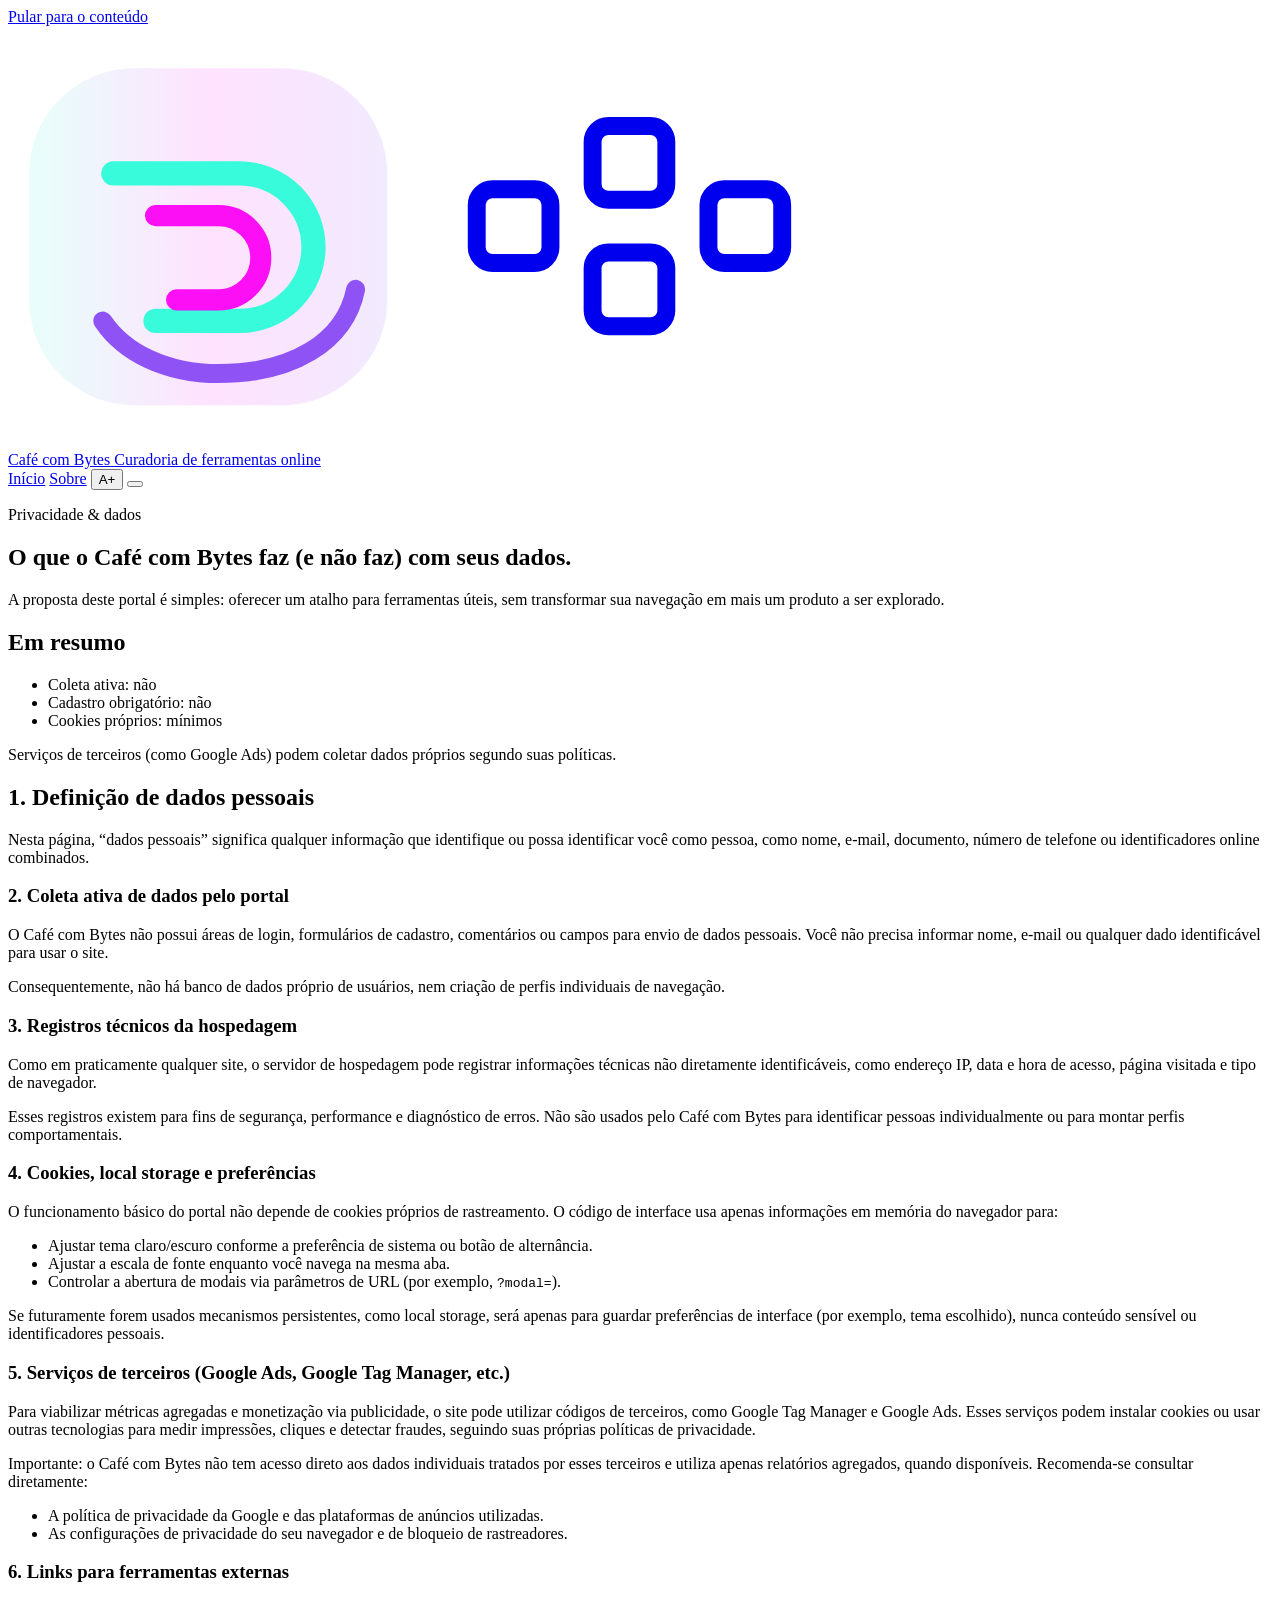
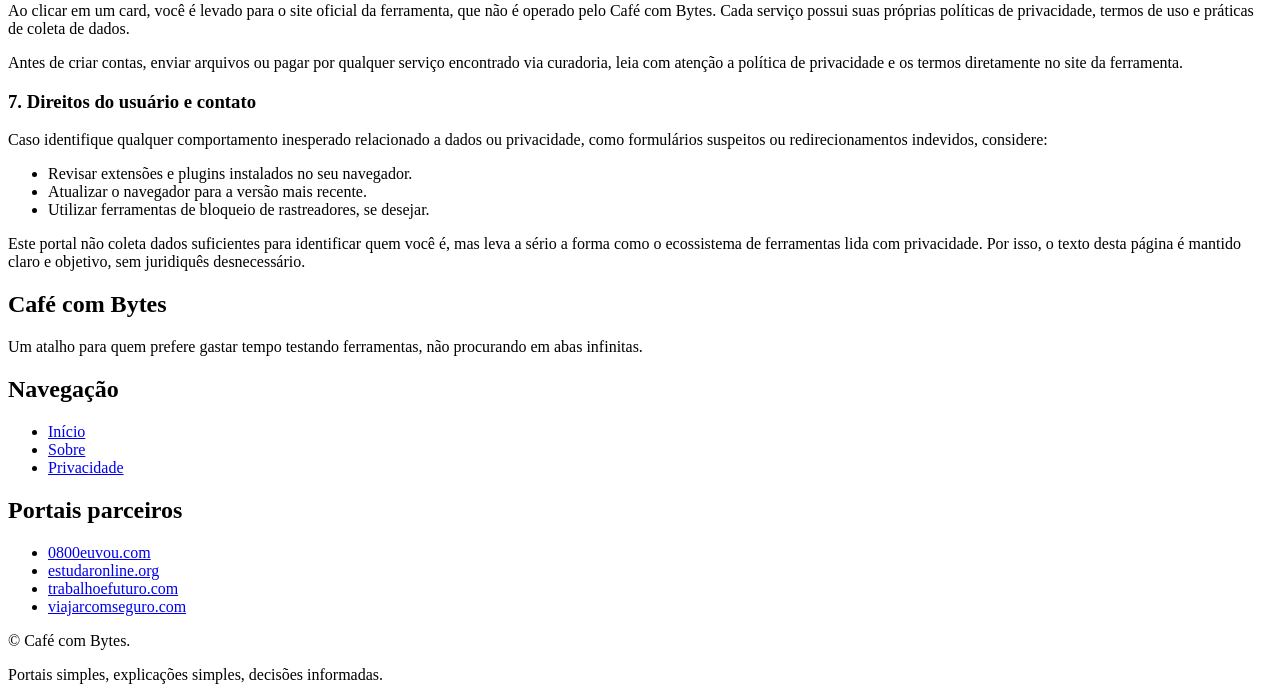
==== privacidade.html @ a038b963 "Create privacidade.html" ====
<!DOCTYPE html>
<html lang="pt-BR" data-theme="dark">
<head>
  <meta charset="UTF-8">
  <meta name="viewport" content="width=device-width, initial-scale=1">
  <title>Privacidade • Café com Bytes</title>
  <meta name="description" content="Política de privacidade do Café com Bytes. Entenda o que coletamos (e o que não coletamos), e como serviços de terceiros podem tratar dados.">
  <link rel="canonical" href="https://cafecombytes.com/privacidade.html">

  <!-- Open Graph -->
  <meta property="og:type" content="website">
  <meta property="og:title" content="Privacidade • Café com Bytes">
  <meta property="og:description" content="Política de não coleta ativa de dados pessoais e transparência sobre serviços de terceiros no Café com Bytes.">
  <meta property="og:url" content="https://cafecombytes.com/privacidade.html">
  <meta property="og:site_name" content="Café com Bytes">
  <meta property="og:locale" content="pt_BR">

  <!-- Twitter -->
  <meta name="twitter:card" content="summary">
  <meta name="twitter:title" content="Privacidade • Café com Bytes">
  <meta name="twitter:description" content="Saiba como tratamos dados, cookies, logs técnicos e integrações de terceiros.">

  <!-- Favicon -->
  <link rel="icon" type="image/svg+xml" href="data:image/svg+xml,%3Csvg viewBox='0 0 64 64' xmlns='http://www.w3.org/2000/svg'%3E%3Crect width='64' height='64' rx='14' ry='14' fill='%230b1020'/%3E%3Cpath d='M18 20h16a10 10 0 0 1 0 20H18z' fill='%2338fbdb'/%3E%3Cpath d='M30 24h6a6 6 0 0 1 0 12h-6' fill='none' stroke='%23fc0ff5' stroke-width='3' stroke-linecap='round' stroke-linejoin='round'/%3E%3Cpath d='M20 44c2.5 2.5 6.5 4 12 4 10.5 0 16-5 16-12' fill='none' stroke='%238e52f5' stroke-width='2.5' stroke-linecap='round'/%3E%3C/svg%3E">

  <!-- CSS e JS -->
  <link rel="stylesheet" href="style.css">
  <script src="script.js" defer></script>
</head>
<body>
  <a href="#conteudo-principal" class="skip-link">Pular para o conteúdo</a>

  <header class="site-header">
    <div class="header-inner">
      <a href="./" class="brand" aria-label="Café com Bytes - Página inicial">
        <span class="brand-mark" aria-hidden="true">
          <svg class="logo-svg" viewBox="0 0 120 40" role="img" aria-label="Logotipo Café com Bytes">
            <defs>
              <linearGradient id="cb-gradient-priv" x1="0%" y1="0%" x2="100%" y2="0%">
                <stop offset="0%" stop-color="#38fbdb"/>
                <stop offset="50%" stop-color="#fc0ff5"/>
                <stop offset="100%" stop-color="#8e52f5"/>
              </linearGradient>
            </defs>
            <rect x="2" y="4" width="34" height="32" rx="10" ry="10" fill="url(#cb-gradient-priv)" opacity="0.12"/>
            <path d="M10 14h12a7 7 0 0 1 0 14h-8" fill="none" stroke="#38fbdb" stroke-width="2.3" stroke-linecap="round" stroke-linejoin="round"/>
            <path d="M14 18h6a4 4 0 1 1 0 8h-4" fill="none" stroke="#fc0ff5" stroke-width="2" stroke-linecap="round" stroke-linejoin="round"/>
            <path d="M9 28c2 3 6 5 11 5 7 0 12-3 13-8" fill="none" stroke="#8e52f5" stroke-width="1.8" stroke-linecap="round"/>
            <g transform="translate(44,9)" fill="none" stroke="currentColor" stroke-width="1.7" stroke-linecap="round">
              <rect x="0.5" y="6.5" width="7" height="7" rx="1.5"/>
              <rect x="11.5" y="0.5" width="7" height="7" rx="1.5"/>
              <rect x="11.5" y="12.5" width="7" height="7" rx="1.5"/>
              <rect x="22.5" y="6.5" width="7" height="7" rx="1.5"/>
            </g>
          </svg>
        </span>
        <span class="brand-text">
          <span class="brand-title">Café com Bytes</span>
          <span class="brand-subtitle">Curadoria de ferramentas online</span>
        </span>
      </a>

      <nav class="main-nav" aria-label="Navegação principal">
        <a href="./" class="nav-link">Início</a>
        <a href="sobre.html" class="nav-link">Sobre</a>
        <button type="button" class="nav-link icon-button" data-font-scale-toggle aria-label="Alternar tamanho da fonte">
          A+
        </button>
        <button type="button" class="theme-toggle icon-button" data-theme-toggle aria-label="Alternar tema claro/escuro"></button>
      </nav>
    </div>
  </header>

  <main id="conteudo-principal" class="site-main">
    <section class="hero" aria-labelledby="privacidade-titulo">
      <div class="hero-inner">
        <div class="hero-copy">
          <p class="hero-kicker">Privacidade &amp; dados</p>
          <h1 id="privacidade-titulo" class="hero-title">O que o Café com Bytes faz (e não faz) com seus dados.</h1>
          <p class="hero-subtitle">
            A proposta deste portal é simples: oferecer um atalho para ferramentas úteis, sem transformar sua navegação em
            mais um produto a ser explorado.
          </p>
        </div>

        <aside class="hero-panel" aria-label="Resumo da política de privacidade">
          <div class="glass-card hero-stats">
            <h2 class="hero-stats-title">Em resumo</h2>
            <ul class="hero-stats-list" role="list">
              <li><span class="stat-label">Coleta ativa:</span> <span class="stat-value">não</span></li>
              <li><span class="stat-label">Cadastro obrigatório:</span> <span class="stat-value">não</span></li>
              <li><span class="stat-label">Cookies próprios:</span> <span class="stat-value">mínimos</span></li>
            </ul>
            <p class="hero-stats-footnote">
              Serviços de terceiros (como Google Ads) podem coletar dados próprios segundo suas políticas.
            </p>
          </div>
        </aside>
      </div>
    </section>

    <section class="results-section" aria-labelledby="sec-dados">
      <div class="section-header">
        <h2 id="sec-dados">1. Definição de dados pessoais</h2>
        <p>
          Nesta página, “dados pessoais” significa qualquer informação que identifique ou possa identificar você como pessoa,
          como nome, e‑mail, documento, número de telefone ou identificadores online combinados.
        </p>
      </div>

      <article class="glass-card" aria-label="Coleta ativa de dados">
        <h3>2. Coleta ativa de dados pelo portal</h3>
        <p>
          O Café com Bytes não possui áreas de login, formulários de cadastro, comentários ou campos para envio de dados
          pessoais. Você não precisa informar nome, e‑mail ou qualquer dado identificável para usar o site.
        </p>
        <p>
          Consequentemente, não há banco de dados próprio de usuários, nem criação de perfis individuais de navegação.
        </p>
      </article>

      <article class="glass-card" aria-label="Registros técnicos e hospedagem">
        <h3>3. Registros técnicos da hospedagem</h3>
        <p>
          Como em praticamente qualquer site, o servidor de hospedagem pode registrar informações técnicas não diretamente
          identificáveis, como endereço IP, data e hora de acesso, página visitada e tipo de navegador.
        </p>
        <p>
          Esses registros existem para fins de segurança, performance e diagnóstico de erros. Não são usados pelo Café com Bytes
          para identificar pessoas individualmente ou para montar perfis comportamentais.
        </p>
      </article>

      <article class="glass-card" aria-label="Cookies, local storage e preferências">
        <h3>4. Cookies, local storage e preferências</h3>
        <p>
          O funcionamento básico do portal não depende de cookies próprios de rastreamento. O código de interface usa apenas
          informações em memória do navegador para:
        </p>
        <ul role="list">
          <li>Ajustar tema claro/escuro conforme a preferência de sistema ou botão de alternância.</li>
          <li>Ajustar a escala de fonte enquanto você navega na mesma aba.</li>
          <li>Controlar a abertura de modais via parâmetros de URL (por exemplo, <code>?modal=</code>).</li>
        </ul>
        <p>
          Se futuramente forem usados mecanismos persistentes, como local storage, será apenas para guardar preferências
          de interface (por exemplo, tema escolhido), nunca conteúdo sensível ou identificadores pessoais.
        </p>
      </article>

      <article class="glass-card" aria-label="Serviços de terceiros">
        <h3>5. Serviços de terceiros (Google Ads, Google Tag Manager, etc.)</h3>
        <p>
          Para viabilizar métricas agregadas e monetização via publicidade, o site pode utilizar códigos de terceiros,
          como Google Tag Manager e Google Ads. Esses serviços podem instalar cookies ou usar outras tecnologias para
          medir impressões, cliques e detectar fraudes, seguindo suas próprias políticas de privacidade.
        </p>
        <p>
          Importante: o Café com Bytes não tem acesso direto aos dados individuais tratados por esses terceiros e utiliza
          apenas relatórios agregados, quando disponíveis. Recomenda‑se consultar diretamente:
        </p>
        <ul role="list">
          <li>A política de privacidade da Google e das plataformas de anúncios utilizadas.</li>
          <li>As configurações de privacidade do seu navegador e de bloqueio de rastreadores.</li>
        </ul>
      </article>

      <article class="glass-card" aria-label="Links externos">
        <h3>6. Links para ferramentas externas</h3>
        <p>
          Ao clicar em um card, você é levado para o site oficial da ferramenta, que não é operado pelo Café com Bytes.
          Cada serviço possui suas próprias políticas de privacidade, termos de uso e práticas de coleta de dados.
        </p>
        <p>
          Antes de criar contas, enviar arquivos ou pagar por qualquer serviço encontrado via curadoria, leia com atenção
          a política de privacidade e os termos diretamente no site da ferramenta.
        </p>
      </article>

      <article class="glass-card" aria-label="Direitos do usuário e contato">
        <h3>7. Direitos do usuário e contato</h3>
        <p>
          Caso identifique qualquer comportamento inesperado relacionado a dados ou privacidade, como formulários suspeitos
          ou redirecionamentos indevidos, considere:
        </p>
        <ul role="list">
          <li>Revisar extensões e plugins instalados no seu navegador.</li>
          <li>Atualizar o navegador para a versão mais recente.</li>
          <li>Utilizar ferramentas de bloqueio de rastreadores, se desejar.</li>
        </ul>
        <p>
          Este portal não coleta dados suficientes para identificar quem você é, mas leva a sério a forma como o ecossistema
          de ferramentas lida com privacidade. Por isso, o texto desta página é mantido claro e objetivo, sem juridiquês
          desnecessário.
        </p>
      </article>
    </section>
  </main>

  <footer class="site-footer">
    <section class="footer-top">
      <div class="footer-col">
        <h2 class="footer-title">Café com Bytes</h2>
        <p>
          Um atalho para quem prefere gastar tempo testando ferramentas, não procurando em abas infinitas.
        </p>
      </div>
      <div class="footer-col">
        <h2 class="footer-title">Navegação</h2>
        <ul class="footer-links">
          <li><a href="./">Início</a></li>
          <li><a href="sobre.html">Sobre</a></li>
          <li><a href="privacidade.html">Privacidade</a></li>
        </ul>
      </div>
      <div class="footer-col">
        <h2 class="footer-title">Portais parceiros</h2>
        <ul class="footer-links">
          <li><a href="https://0800euvou.com" target="_blank" rel="noopener noreferrer">0800euvou.com</a></li>
          <li><a href="https://estudaronline.org" target="_blank" rel="noopener noreferrer">estudaronline.org</a></li>
          <li><a href="https://trabalhoefuturo.com" target="_blank" rel="noopener noreferrer">trabalhoefuturo.com</a></li>
          <li><a href="https://viajarcomseguro.com" target="_blank" rel="noopener noreferrer">viajarcomseguro.com</a></li>
        </ul>
      </div>
    </section>
    <section class="footer-bottom">
      <p>© <span id="footer-year"></span> Café com Bytes.</p>
      <p class="footer-built">Portais simples, explicações simples, decisões informadas.</p>
    </section>
  </footer>
</body>
</html>
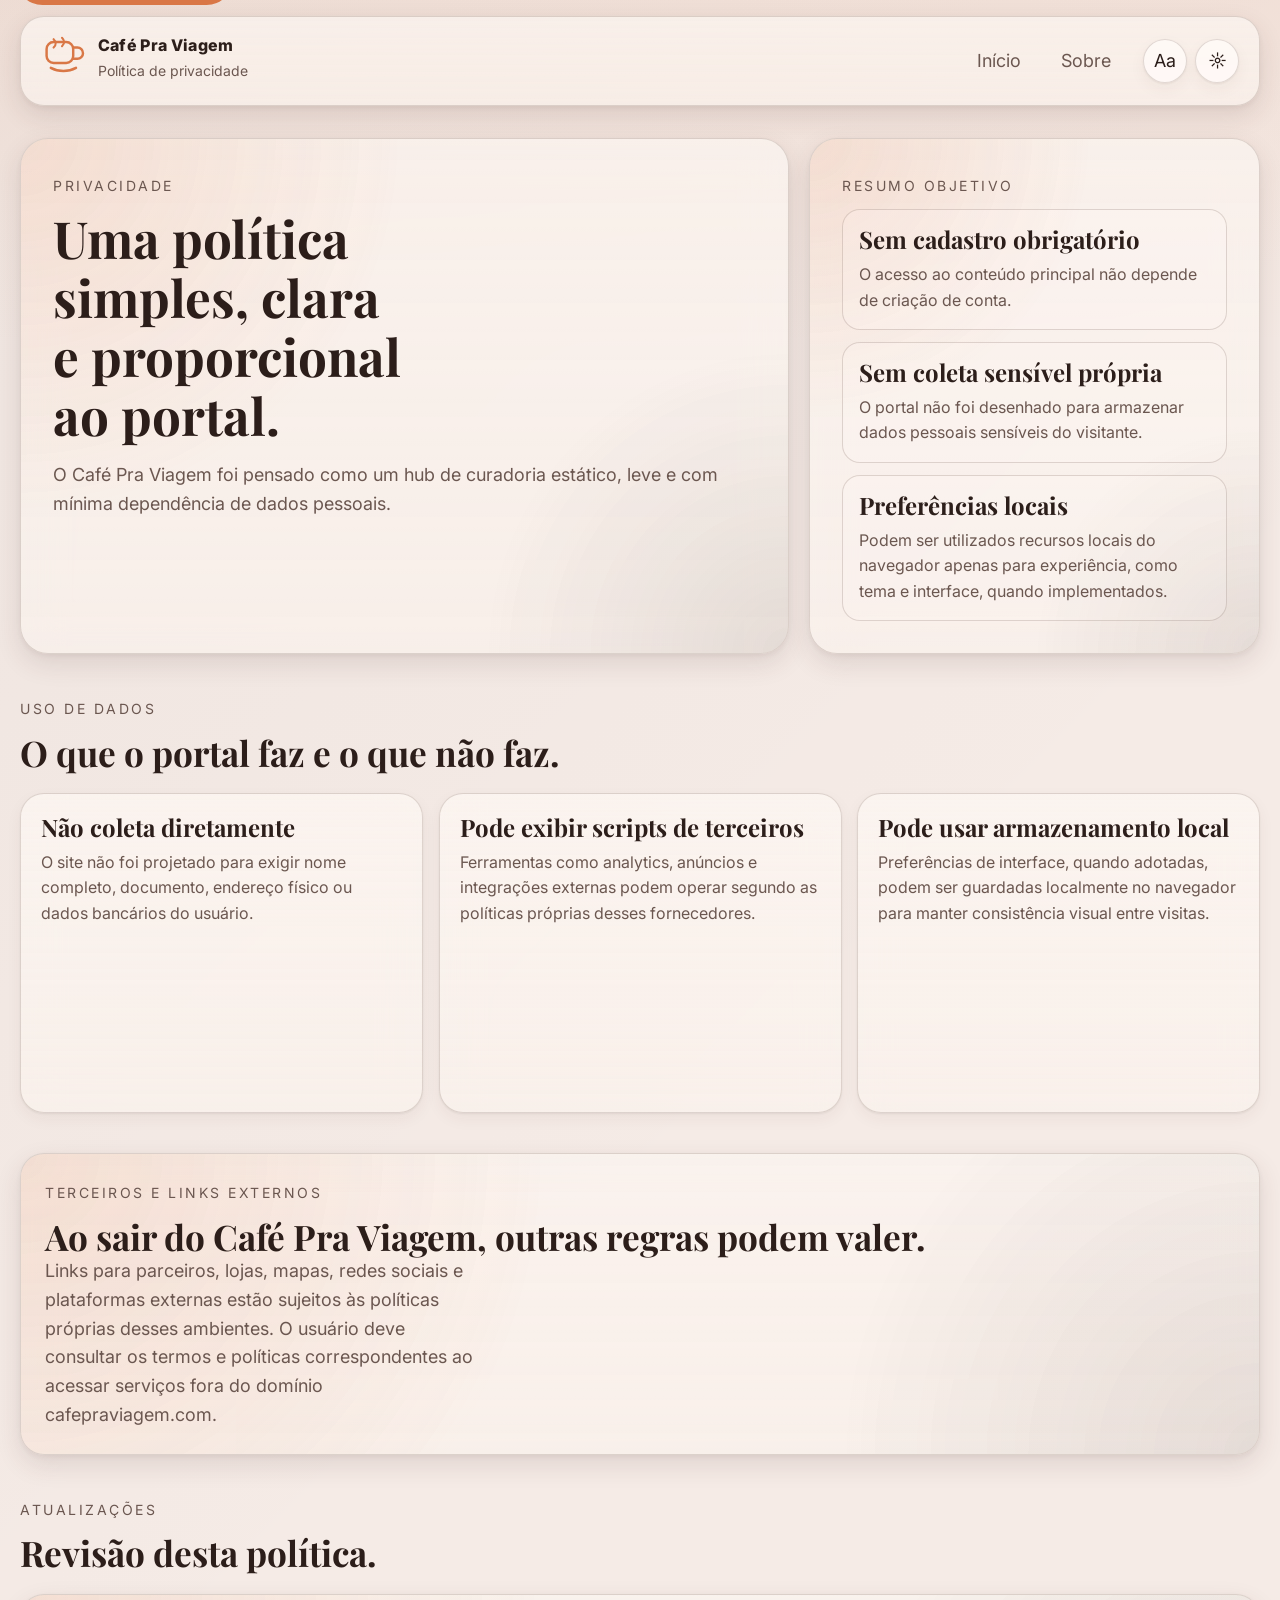
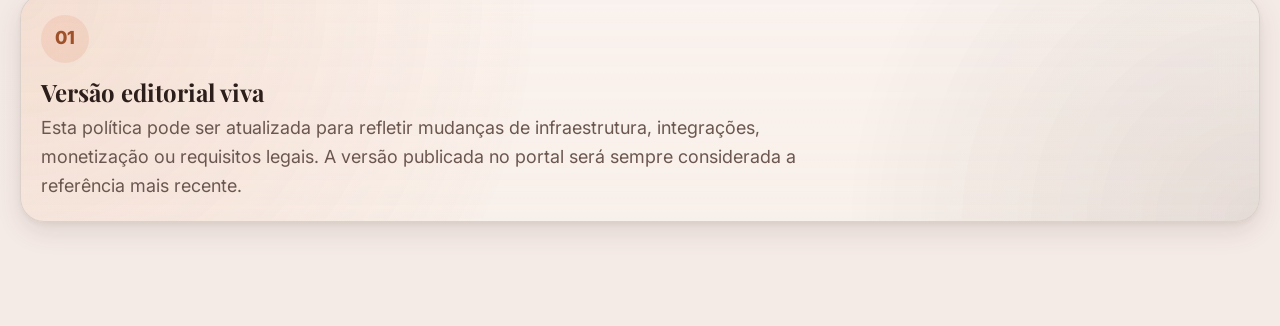
==== commit 0f340a43: "Update privacidade.html" ====
--- a/privacidade.html
+++ b/privacidade.html
@@ -1,232 +1,148 @@
 <!DOCTYPE html>
-<html lang="pt-BR" data-theme="dark">
+<html lang="pt-BR" data-theme="light">
 <head>
   <meta charset="UTF-8">
-  <meta name="viewport" content="width=device-width, initial-scale=1">
-  <title>Privacidade • Café com Bytes</title>
-  <meta name="description" content="Política de privacidade do Café com Bytes. Entenda o que coletamos (e o que não coletamos), e como serviços de terceiros podem tratar dados.">
-  <link rel="canonical" href="https://cafecombytes.com/privacidade.html">
+  <meta http-equiv="X-UA-Compatible" content="IE=edge">
+  <meta name="viewport" content="width=device-width, initial-scale=1.0">
+  <title>Privacidade | Café Pra Viagem</title>
+  <meta name="description" content="Política de privacidade do Café Pra Viagem com declaração de não coleta sensível de dados e uso local de preferências de interface.">
+  <meta name="robots" content="index,follow">
+  <link rel="canonical" href="https://cafepraviagem.com/privacidade.html">
 
-  <!-- Open Graph -->
-  <meta property="og:type" content="website">
-  <meta property="og:title" content="Privacidade • Café com Bytes">
-  <meta property="og:description" content="Política de não coleta ativa de dados pessoais e transparência sobre serviços de terceiros no Café com Bytes.">
-  <meta property="og:url" content="https://cafecombytes.com/privacidade.html">
-  <meta property="og:site_name" content="Café com Bytes">
+  <meta property="og:type" content="article">
   <meta property="og:locale" content="pt_BR">
+  <meta property="og:site_name" content="Café Pra Viagem">
+  <meta property="og:title" content="Privacidade | Café Pra Viagem">
+  <meta property="og:description" content="Saiba como o portal trata preferências locais, navegação e transparência sobre dados.">
+  <meta property="og:url" content="https://cafepraviagem.com/privacidade.html">
 
-  <!-- Twitter -->
   <meta name="twitter:card" content="summary">
-  <meta name="twitter:title" content="Privacidade • Café com Bytes">
-  <meta name="twitter:description" content="Saiba como tratamos dados, cookies, logs técnicos e integrações de terceiros.">
+  <meta name="twitter:title" content="Privacidade | Café Pra Viagem">
+  <meta name="twitter:description" content="Política de privacidade e uso local de preferências do portal.">
 
-  <!-- Favicon -->
-  <link rel="icon" type="image/svg+xml" href="data:image/svg+xml,%3Csvg viewBox='0 0 64 64' xmlns='http://www.w3.org/2000/svg'%3E%3Crect width='64' height='64' rx='14' ry='14' fill='%230b1020'/%3E%3Cpath d='M18 20h16a10 10 0 0 1 0 20H18z' fill='%2338fbdb'/%3E%3Cpath d='M30 24h6a6 6 0 0 1 0 12h-6' fill='none' stroke='%23fc0ff5' stroke-width='3' stroke-linecap='round' stroke-linejoin='round'/%3E%3Cpath d='M20 44c2.5 2.5 6.5 4 12 4 10.5 0 16-5 16-12' fill='none' stroke='%238e52f5' stroke-width='2.5' stroke-linecap='round'/%3E%3C/svg%3E">
-
-  <!-- CSS e JS -->
-  <link rel="stylesheet" href="style.css">
-  <script src="script.js" defer></script>
+  <link rel="preconnect" href="https://fonts.googleapis.com">
+  <link rel="preconnect" href="https://fonts.gstatic.com" crossorigin>
+  <link href="https://fonts.googleapis.com/css2?family=Playfair+Display:wght@600;700;800&family=Inter:wght@400;500;600;700;800&display=swap" rel="stylesheet">
+  <link rel="stylesheet" href="./style.css">
+  <script defer src="./script.js"></script>
 </head>
 <body>
-  <a href="#conteudo-principal" class="skip-link">Pular para o conteúdo</a>
+  <a class="skip-link" href="#conteudo">Pular para o conteúdo</a>
 
-  <header class="site-header">
-    <div class="header-inner">
-      <a href="./" class="brand" aria-label="Café com Bytes - Página inicial">
-        <span class="brand-mark" aria-hidden="true">
-          <svg class="logo-svg" viewBox="0 0 120 40" role="img" aria-label="Logotipo Café com Bytes">
-            <defs>
-              <linearGradient id="cb-gradient-priv" x1="0%" y1="0%" x2="100%" y2="0%">
-                <stop offset="0%" stop-color="#38fbdb"/>
-                <stop offset="50%" stop-color="#fc0ff5"/>
-                <stop offset="100%" stop-color="#8e52f5"/>
-              </linearGradient>
-            </defs>
-            <rect x="2" y="4" width="34" height="32" rx="10" ry="10" fill="url(#cb-gradient-priv)" opacity="0.12"/>
-            <path d="M10 14h12a7 7 0 0 1 0 14h-8" fill="none" stroke="#38fbdb" stroke-width="2.3" stroke-linecap="round" stroke-linejoin="round"/>
-            <path d="M14 18h6a4 4 0 1 1 0 8h-4" fill="none" stroke="#fc0ff5" stroke-width="2" stroke-linecap="round" stroke-linejoin="round"/>
-            <path d="M9 28c2 3 6 5 11 5 7 0 12-3 13-8" fill="none" stroke="#8e52f5" stroke-width="1.8" stroke-linecap="round"/>
-            <g transform="translate(44,9)" fill="none" stroke="currentColor" stroke-width="1.7" stroke-linecap="round">
-              <rect x="0.5" y="6.5" width="7" height="7" rx="1.5"/>
-              <rect x="11.5" y="0.5" width="7" height="7" rx="1.5"/>
-              <rect x="11.5" y="12.5" width="7" height="7" rx="1.5"/>
-              <rect x="22.5" y="6.5" width="7" height="7" rx="1.5"/>
-            </g>
+  <div class="site-shell">
+    <header class="topbar glass-panel">
+      <div class="brand-block">
+        <a class="brand-link" href="./index.html" aria-label="Ir para a página inicial do Café Pra Viagem">
+          <svg class="brand-mark" viewBox="0 0 64 64" aria-hidden="true" fill="none">
+            <rect x="8" y="10" width="38" height="30" rx="10" stroke="currentColor" stroke-width="3.5"></rect>
+            <path d="M46 18h6c4.418 0 8 3.582 8 8s-3.582 8-8 8h-6" stroke="currentColor" stroke-width="3.5" stroke-linecap="round"></path>
+            <path d="M18 6c4 4 4 8 0 12M30 4c4 4 4 8 0 12" stroke="currentColor" stroke-width="3" stroke-linecap="round"></path>
+            <path d="M14 47c11 6 25 6 36 0" stroke="currentColor" stroke-width="3.5" stroke-linecap="round"></path>
           </svg>
-        </span>
-        <span class="brand-text">
-          <span class="brand-title">Café com Bytes</span>
-          <span class="brand-subtitle">Curadoria de ferramentas online</span>
-        </span>
-      </a>
+          <span class="brand-text">
+            <strong>Café Pra Viagem</strong>
+            <small>Política de privacidade</small>
+          </span>
+        </a>
+      </div>
 
-      <nav class="main-nav" aria-label="Navegação principal">
-        <a href="./" class="nav-link">Início</a>
-        <a href="sobre.html" class="nav-link">Sobre</a>
-        <button type="button" class="nav-link icon-button" data-font-scale-toggle aria-label="Alternar tamanho da fonte">
-          A+
+      <nav class="topnav" aria-label="Navegação secundária">
+        <a href="./index.html">Início</a>
+        <a href="./sobre.html">Sobre</a>
+      </nav>
+
+      <div class="toolbar">
+        <button class="icon-button" type="button" data-font-toggle aria-label="Alternar tipografia">
+          <span aria-hidden="true">Aa</span>
         </button>
-        <button type="button" class="theme-toggle icon-button" data-theme-toggle aria-label="Alternar tema claro/escuro"></button>
-      </nav>
-    </div>
-  </header>
+        <button class="icon-button" type="button" data-theme-toggle aria-label="Alternar tema">
+          <span aria-hidden="true">☼</span>
+        </button>
+      </div>
+    </header>
 
-  <main id="conteudo-principal" class="site-main">
-    <section class="hero" aria-labelledby="privacidade-titulo">
-      <div class="hero-inner">
-        <div class="hero-copy">
-          <p class="hero-kicker">Privacidade &amp; dados</p>
-          <h1 id="privacidade-titulo" class="hero-title">O que o Café com Bytes faz (e não faz) com seus dados.</h1>
-          <p class="hero-subtitle">
-            A proposta deste portal é simples: oferecer um atalho para ferramentas úteis, sem transformar sua navegação em
-            mais um produto a ser explorado.
+    <main id="conteudo">
+      <section class="hero">
+        <div class="hero-copy glass-panel">
+          <p class="eyebrow">Privacidade</p>
+          <h1>Uma política simples, clara e proporcional ao portal.</h1>
+          <p class="hero-description">
+            O Café Pra Viagem foi pensado como um hub de curadoria estático, leve e com mínima dependência de dados pessoais.
           </p>
         </div>
 
-        <aside class="hero-panel" aria-label="Resumo da política de privacidade">
-          <div class="glass-card hero-stats">
-            <h2 class="hero-stats-title">Em resumo</h2>
-            <ul class="hero-stats-list" role="list">
-              <li><span class="stat-label">Coleta ativa:</span> <span class="stat-value">não</span></li>
-              <li><span class="stat-label">Cadastro obrigatório:</span> <span class="stat-value">não</span></li>
-              <li><span class="stat-label">Cookies próprios:</span> <span class="stat-value">mínimos</span></li>
-            </ul>
-            <p class="hero-stats-footnote">
-              Serviços de terceiros (como Google Ads) podem coletar dados próprios segundo suas políticas.
-            </p>
+        <aside class="hero-aside glass-panel">
+          <p class="eyebrow">Resumo objetivo</p>
+          <div class="mini-stack">
+            <article class="mini-card">
+              <h2>Sem cadastro obrigatório</h2>
+              <p>O acesso ao conteúdo principal não depende de criação de conta.</p>
+            </article>
+            <article class="mini-card">
+              <h2>Sem coleta sensível própria</h2>
+              <p>O portal não foi desenhado para armazenar dados pessoais sensíveis do visitante.</p>
+            </article>
+            <article class="mini-card">
+              <h2>Preferências locais</h2>
+              <p>Podem ser utilizados recursos locais do navegador apenas para experiência, como tema e interface, quando implementados.</p>
+            </article>
           </div>
         </aside>
-      </div>
-    </section>
+      </section>
 
-    <section class="results-section" aria-labelledby="sec-dados">
-      <div class="section-header">
-        <h2 id="sec-dados">1. Definição de dados pessoais</h2>
-        <p>
-          Nesta página, “dados pessoais” significa qualquer informação que identifique ou possa identificar você como pessoa,
-          como nome, e‑mail, documento, número de telefone ou identificadores online combinados.
-        </p>
-      </div>
+      <section class="content-section">
+        <div class="section-heading">
+          <p class="eyebrow">Uso de dados</p>
+          <h2>O que o portal faz e o que não faz.</h2>
+        </div>
 
-      <article class="glass-card" aria-label="Coleta ativa de dados">
-        <h3>2. Coleta ativa de dados pelo portal</h3>
-        <p>
-          O Café com Bytes não possui áreas de login, formulários de cadastro, comentários ou campos para envio de dados
-          pessoais. Você não precisa informar nome, e‑mail ou qualquer dado identificável para usar o site.
-        </p>
-        <p>
-          Consequentemente, não há banco de dados próprio de usuários, nem criação de perfis individuais de navegação.
-        </p>
-      </article>
+        <div class="cards-grid">
+          <article class="card">
+            <div>
+              <h3 class="card-title">Não coleta diretamente</h3>
+              <p class="card-description">O site não foi projetado para exigir nome completo, documento, endereço físico ou dados bancários do usuário.</p>
+            </div>
+          </article>
+          <article class="card">
+            <div>
+              <h3 class="card-title">Pode exibir scripts de terceiros</h3>
+              <p class="card-description">Ferramentas como analytics, anúncios e integrações externas podem operar segundo as políticas próprias desses fornecedores.</p>
+            </div>
+          </article>
+          <article class="card">
+            <div>
+              <h3 class="card-title">Pode usar armazenamento local</h3>
+              <p class="card-description">Preferências de interface, quando adotadas, podem ser guardadas localmente no navegador para manter consistência visual entre visitas.</p>
+            </div>
+          </article>
+        </div>
+      </section>
 
-      <article class="glass-card" aria-label="Registros técnicos e hospedagem">
-        <h3>3. Registros técnicos da hospedagem</h3>
-        <p>
-          Como em praticamente qualquer site, o servidor de hospedagem pode registrar informações técnicas não diretamente
-          identificáveis, como endereço IP, data e hora de acesso, página visitada e tipo de navegador.
-        </p>
-        <p>
-          Esses registros existem para fins de segurança, performance e diagnóstico de erros. Não são usados pelo Café com Bytes
-          para identificar pessoas individualmente ou para montar perfis comportamentais.
-        </p>
-      </article>
+      <section class="newsletter-section glass-panel">
+        <div>
+          <p class="eyebrow">Terceiros e links externos</p>
+          <h2>Ao sair do Café Pra Viagem, outras regras podem valer.</h2>
+          <p class="section-support">
+            Links para parceiros, lojas, mapas, redes sociais e plataformas externas estão sujeitos às políticas próprias desses ambientes. O usuário deve consultar os termos e políticas correspondentes ao acessar serviços fora do domínio cafepraviagem.com.
+          </p>
+        </div>
+      </section>
 
-      <article class="glass-card" aria-label="Cookies, local storage e preferências">
-        <h3>4. Cookies, local storage e preferências</h3>
-        <p>
-          O funcionamento básico do portal não depende de cookies próprios de rastreamento. O código de interface usa apenas
-          informações em memória do navegador para:
-        </p>
-        <ul role="list">
-          <li>Ajustar tema claro/escuro conforme a preferência de sistema ou botão de alternância.</li>
-          <li>Ajustar a escala de fonte enquanto você navega na mesma aba.</li>
-          <li>Controlar a abertura de modais via parâmetros de URL (por exemplo, <code>?modal=</code>).</li>
-        </ul>
-        <p>
-          Se futuramente forem usados mecanismos persistentes, como local storage, será apenas para guardar preferências
-          de interface (por exemplo, tema escolhido), nunca conteúdo sensível ou identificadores pessoais.
-        </p>
-      </article>
+      <section class="content-section">
+        <div class="section-heading">
+          <p class="eyebrow">Atualizações</p>
+          <h2>Revisão desta política.</h2>
+        </div>
 
-      <article class="glass-card" aria-label="Serviços de terceiros">
-        <h3>5. Serviços de terceiros (Google Ads, Google Tag Manager, etc.)</h3>
-        <p>
-          Para viabilizar métricas agregadas e monetização via publicidade, o site pode utilizar códigos de terceiros,
-          como Google Tag Manager e Google Ads. Esses serviços podem instalar cookies ou usar outras tecnologias para
-          medir impressões, cliques e detectar fraudes, seguindo suas próprias políticas de privacidade.
-        </p>
-        <p>
-          Importante: o Café com Bytes não tem acesso direto aos dados individuais tratados por esses terceiros e utiliza
-          apenas relatórios agregados, quando disponíveis. Recomenda‑se consultar diretamente:
-        </p>
-        <ul role="list">
-          <li>A política de privacidade da Google e das plataformas de anúncios utilizadas.</li>
-          <li>As configurações de privacidade do seu navegador e de bloqueio de rastreadores.</li>
-        </ul>
-      </article>
-
-      <article class="glass-card" aria-label="Links externos">
-        <h3>6. Links para ferramentas externas</h3>
-        <p>
-          Ao clicar em um card, você é levado para o site oficial da ferramenta, que não é operado pelo Café com Bytes.
-          Cada serviço possui suas próprias políticas de privacidade, termos de uso e práticas de coleta de dados.
-        </p>
-        <p>
-          Antes de criar contas, enviar arquivos ou pagar por qualquer serviço encontrado via curadoria, leia com atenção
-          a política de privacidade e os termos diretamente no site da ferramenta.
-        </p>
-      </article>
-
-      <article class="glass-card" aria-label="Direitos do usuário e contato">
-        <h3>7. Direitos do usuário e contato</h3>
-        <p>
-          Caso identifique qualquer comportamento inesperado relacionado a dados ou privacidade, como formulários suspeitos
-          ou redirecionamentos indevidos, considere:
-        </p>
-        <ul role="list">
-          <li>Revisar extensões e plugins instalados no seu navegador.</li>
-          <li>Atualizar o navegador para a versão mais recente.</li>
-          <li>Utilizar ferramentas de bloqueio de rastreadores, se desejar.</li>
-        </ul>
-        <p>
-          Este portal não coleta dados suficientes para identificar quem você é, mas leva a sério a forma como o ecossistema
-          de ferramentas lida com privacidade. Por isso, o texto desta página é mantido claro e objetivo, sem juridiquês
-          desnecessário.
-        </p>
-      </article>
-    </section>
-  </main>
-
-  <footer class="site-footer">
-    <section class="footer-top">
-      <div class="footer-col">
-        <h2 class="footer-title">Café com Bytes</h2>
-        <p>
-          Um atalho para quem prefere gastar tempo testando ferramentas, não procurando em abas infinitas.
-        </p>
-      </div>
-      <div class="footer-col">
-        <h2 class="footer-title">Navegação</h2>
-        <ul class="footer-links">
-          <li><a href="./">Início</a></li>
-          <li><a href="sobre.html">Sobre</a></li>
-          <li><a href="privacidade.html">Privacidade</a></li>
-        </ul>
-      </div>
-      <div class="footer-col">
-        <h2 class="footer-title">Portais parceiros</h2>
-        <ul class="footer-links">
-          <li><a href="https://0800euvou.com" target="_blank" rel="noopener noreferrer">0800euvou.com</a></li>
-          <li><a href="https://estudaronline.org" target="_blank" rel="noopener noreferrer">estudaronline.org</a></li>
-          <li><a href="https://trabalhoefuturo.com" target="_blank" rel="noopener noreferrer">trabalhoefuturo.com</a></li>
-          <li><a href="https://viajarcomseguro.com" target="_blank" rel="noopener noreferrer">viajarcomseguro.com</a></li>
-        </ul>
-      </div>
-    </section>
-    <section class="footer-bottom">
-      <p>© <span id="footer-year"></span> Café com Bytes.</p>
-      <p class="footer-built">Portais simples, explicações simples, decisões informadas.</p>
-    </section>
-  </footer>
+        <div class="collection-card glass-panel">
+          <span>01</span>
+          <h3>Versão editorial viva</h3>
+          <p>
+            Esta política pode ser atualizada para refletir mudanças de infraestrutura, integrações, monetização ou requisitos legais. A versão publicada no portal será sempre considerada a referência mais recente.
+          </p>
+        </div>
+      </section>
+    </main>
+  </div>
 </body>
 </html>
--- a/style.css
+++ b/style.css
@@ -0,0 +1,1173 @@
+/* Art direction: café especial + vida em movimento → editorial acolhedor, funcional e urbano
+   Palette: marrom profundo, bege quente e terracota suave
+   Typography: Playfair Display + Inter — elegância de revista com leitura móvel eficiente
+   Density: balanced */
+
+:root,
+[data-theme="light"] {
+  --text-xs: clamp(0.75rem, 0.7rem + 0.25vw, 0.875rem);
+  --text-sm: clamp(0.875rem, 0.8rem + 0.35vw, 1rem);
+  --text-base: clamp(1rem, 0.95rem + 0.25vw, 1.125rem);
+  --text-lg: clamp(1.125rem, 1rem + 0.75vw, 1.5rem);
+  --text-xl: clamp(1.5rem, 1.2rem + 1.25vw, 2.25rem);
+  --text-2xl: clamp(2rem, 1.2rem + 2.5vw, 3.5rem);
+  --text-3xl: clamp(2.5rem, 1rem + 4vw, 5rem);
+  --text-hero: clamp(3rem, 0.5rem + 7vw, 7rem);
+
+  --space-1: 0.25rem;
+  --space-2: 0.5rem;
+  --space-3: 0.75rem;
+  --space-4: 1rem;
+  --space-5: 1.25rem;
+  --space-6: 1.5rem;
+  --space-8: 2rem;
+  --space-10: 2.5rem;
+  --space-12: 3rem;
+  --space-16: 4rem;
+  --space-20: 5rem;
+  --space-24: 6rem;
+  --space-32: 8rem;
+
+  --color-bg: #f5ebe6;
+  --color-surface: rgba(249, 241, 236, 0.72);
+  --color-surface-2: rgba(255, 250, 247, 0.88);
+  --color-surface-offset: rgba(236, 223, 214, 0.72);
+  --color-surface-offset-2: rgba(230, 214, 205, 0.9);
+  --color-surface-dynamic: rgba(221, 203, 193, 0.92);
+  --color-divider: rgba(92, 63, 53, 0.14);
+  --color-border: rgba(92, 63, 53, 0.18);
+
+  --color-text: #2c1e1a;
+  --color-text-muted: #6b5750;
+  --color-text-faint: #9b857c;
+  --color-text-inverse: #f8f1ec;
+
+  --color-primary: #d97746;
+  --color-primary-hover: #bf6538;
+  --color-primary-active: #9f512a;
+  --color-primary-highlight: rgba(217, 119, 70, 0.14);
+
+  --color-warning: #ad6a32;
+  --color-warning-hover: #8a5224;
+  --color-warning-active: #6d3f18;
+  --color-warning-highlight: rgba(173, 106, 50, 0.14);
+
+  --color-error: #ab5a67;
+  --color-error-hover: #8f4350;
+  --color-error-active: #74303b;
+  --color-error-highlight: rgba(171, 90, 103, 0.14);
+
+  --color-notification: #b5674b;
+  --color-notification-hover: #954f36;
+  --color-notification-active: #743a24;
+  --color-notification-highlight: rgba(181, 103, 75, 0.14);
+
+  --color-orange: #cf7a34;
+  --color-orange-hover: #b86521;
+  --color-orange-active: #924c16;
+  --color-orange-highlight: rgba(207, 122, 52, 0.14);
+
+  --color-gold: #b38d45;
+  --color-gold-hover: #8f6d2f;
+  --color-gold-active: #70521e;
+  --color-gold-highlight: rgba(179, 141, 69, 0.14);
+
+  --color-yellow: #b89039;
+  --color-yellow-hover: #927026;
+  --color-yellow-active: #70541a;
+  --color-yellow-highlight: rgba(184, 144, 57, 0.14);
+
+  --color-success: #5d7a43;
+  --color-success-hover: #48612f;
+  --color-success-active: #32441f;
+  --color-success-highlight: rgba(93, 122, 67, 0.14);
+
+  --color-blue: #587792;
+  --color-blue-hover: #426176;
+  --color-blue-active: #2d4351;
+  --color-blue-highlight: rgba(88, 119, 146, 0.14);
+
+  --color-purple: #856382;
+  --color-purple-hover: #684b65;
+  --color-purple-active: #4e354c;
+  --color-purple-highlight: rgba(133, 99, 130, 0.14);
+
+  --radius-sm: 0.375rem;
+  --radius-md: 0.75rem;
+  --radius-lg: 1.125rem;
+  --radius-xl: 1.5rem;
+  --radius-full: 9999px;
+
+  --transition-interactive: 180ms cubic-bezier(0.16, 1, 0.3, 1);
+
+  --shadow-sm: 0 1px 2px rgba(70, 45, 38, 0.08), 0 6px 16px rgba(70, 45, 38, 0.05);
+  --shadow-md: 0 10px 26px rgba(70, 45, 38, 0.12), 0 2px 6px rgba(70, 45, 38, 0.06);
+  --shadow-lg: 0 24px 60px rgba(70, 45, 38, 0.18), 0 8px 18px rgba(70, 45, 38, 0.08);
+
+  --content-narrow: 640px;
+  --content-default: 1080px;
+  --content-wide: 1240px;
+  --content-full: 100%;
+
+  --font-display: "Playfair Display", Georgia, serif;
+  --font-body: "Inter", "Segoe UI", sans-serif;
+
+  --hero-overlay: radial-gradient(circle at top left, rgba(217, 119, 70, 0.2), transparent 42%),
+                  radial-gradient(circle at bottom right, rgba(44, 30, 26, 0.12), transparent 34%);
+}
+
+[data-theme="dark"] {
+  --color-bg: #1f1512;
+  --color-surface: rgba(39, 28, 24, 0.72);
+  --color-surface-2: rgba(48, 35, 30, 0.84);
+  --color-surface-offset: rgba(56, 42, 36, 0.72);
+  --color-surface-offset-2: rgba(67, 51, 44, 0.88);
+  --color-surface-dynamic: rgba(84, 63, 54, 0.92);
+  --color-divider: rgba(245, 235, 230, 0.12);
+  --color-border: rgba(245, 235, 230, 0.14);
+
+  --color-text: #f1e6df;
+  --color-text-muted: #cfbeb5;
+  --color-text-faint: #a88f84;
+  --color-text-inverse: #211713;
+
+  --color-primary: #e28b5c;
+  --color-primary-hover: #eba179;
+  --color-primary-active: #f2bb97;
+  --color-primary-highlight: rgba(226, 139, 92, 0.16);
+
+  --color-warning: #d38d59;
+  --color-warning-hover: #dea172;
+  --color-warning-active: #eab890;
+  --color-warning-highlight: rgba(211, 141, 89, 0.16);
+
+  --color-error: #ce7f8a;
+  --color-error-hover: #d9959f;
+  --color-error-active: #e6b2b9;
+  --color-error-highlight: rgba(206, 127, 138, 0.16);
+
+  --color-notification: #db8d72;
+  --color-notification-hover: #e6a28a;
+  --color-notification-active: #efbba9;
+  --color-notification-highlight: rgba(219, 141, 114, 0.16);
+
+  --shadow-sm: 0 1px 2px rgba(0, 0, 0, 0.24);
+  --shadow-md: 0 8px 22px rgba(0, 0, 0, 0.28);
+  --shadow-lg: 0 24px 54px rgba(0, 0, 0, 0.34);
+}
+
+@media (prefers-color-scheme: dark) {
+  :root:not([data-theme="light"]) {
+    --color-bg: #1f1512;
+    --color-surface: rgba(39, 28, 24, 0.72);
+    --color-surface-2: rgba(48, 35, 30, 0.84);
+    --color-surface-offset: rgba(56, 42, 36, 0.72);
+    --color-surface-offset-2: rgba(67, 51, 44, 0.88);
+    --color-surface-dynamic: rgba(84, 63, 54, 0.92);
+    --color-divider: rgba(245, 235, 230, 0.12);
+    --color-border: rgba(245, 235, 230, 0.14);
+    --color-text: #f1e6df;
+    --color-text-muted: #cfbeb5;
+    --color-text-faint: #a88f84;
+    --color-text-inverse: #211713;
+    --color-primary: #e28b5c;
+    --color-primary-hover: #eba179;
+    --color-primary-active: #f2bb97;
+    --color-primary-highlight: rgba(226, 139, 92, 0.16);
+    --shadow-sm: 0 1px 2px rgba(0, 0, 0, 0.24);
+    --shadow-md: 0 8px 22px rgba(0, 0, 0, 0.28);
+    --shadow-lg: 0 24px 54px rgba(0, 0, 0, 0.34);
+  }
+}
+
+*,
+*::before,
+*::after {
+  box-sizing: border-box;
+  margin: 0;
+  padding: 0;
+}
+
+html {
+  -moz-text-size-adjust: none;
+  -webkit-text-size-adjust: none;
+  text-size-adjust: none;
+  -webkit-font-smoothing: antialiased;
+  -moz-osx-font-smoothing: grayscale;
+  text-rendering: optimizeLegibility;
+  scroll-behavior: smooth;
+  hanging-punctuation: first last;
+  scroll-padding-top: var(--space-16);
+}
+
+body {
+  min-height: 100dvh;
+  line-height: 1.6;
+  font-family: var(--font-body, sans-serif);
+  font-size: var(--text-base);
+  color: var(--color-text);
+  background:
+    linear-gradient(180deg, rgba(217, 119, 70, 0.08), transparent 18%),
+    linear-gradient(135deg, rgba(44, 30, 26, 0.03), transparent 60%),
+    var(--color-bg);
+}
+
+img,
+picture,
+video,
+canvas,
+svg {
+  display: block;
+  max-width: 100%;
+  height: auto;
+}
+
+ul[role="list"],
+ol[role="list"] {
+  list-style: none;
+}
+
+input,
+button,
+textarea,
+select {
+  font: inherit;
+  color: inherit;
+}
+
+h1,
+h2,
+h3,
+h4,
+h5,
+h6 {
+  text-wrap: balance;
+  line-height: 1.15;
+}
+
+p,
+li,
+figcaption {
+  text-wrap: pretty;
+  max-width: 72ch;
+}
+
+::selection {
+  background: rgba(217, 119, 70, 0.22);
+  color: var(--color-text);
+}
+
+:focus-visible {
+  outline: 2px solid var(--color-primary);
+  outline-offset: 3px;
+  border-radius: var(--radius-sm);
+}
+
+@media (prefers-reduced-motion: reduce) {
+  *,
+  *::before,
+  *::after {
+    animation-duration: 0.01ms !important;
+    animation-iteration-count: 1 !important;
+    transition-duration: 0.01ms !important;
+    scroll-behavior: auto !important;
+  }
+}
+
+button {
+  cursor: pointer;
+  background: none;
+  border: none;
+}
+
+table {
+  border-collapse: collapse;
+  width: 100%;
+}
+
+a,
+button,
+[role="button"],
+[role="link"],
+input,
+textarea,
+select {
+  transition:
+    color var(--transition-interactive),
+    background var(--transition-interactive),
+    border-color var(--transition-interactive),
+    box-shadow var(--transition-interactive),
+    transform var(--transition-interactive),
+    opacity var(--transition-interactive);
+}
+
+a {
+  color: inherit;
+  text-decoration: none;
+}
+
+.sr-only {
+  position: absolute;
+  width: 1px;
+  height: 1px;
+  padding: 0;
+  margin: -1px;
+  overflow: hidden;
+  clip: rect(0, 0, 0, 0);
+  white-space: nowrap;
+  border-width: 0;
+}
+
+.skip-link {
+  position: absolute;
+  top: -3rem;
+  left: var(--space-4);
+  z-index: 30;
+  padding: var(--space-3) var(--space-4);
+  border-radius: var(--radius-full);
+  background: var(--color-primary);
+  color: var(--color-text-inverse);
+}
+
+.skip-link:focus {
+  top: var(--space-4);
+}
+
+.site-shell {
+  width: min(var(--content-wide), calc(100% - var(--space-4) * 2));
+  margin: 0 auto;
+  padding: var(--space-4) 0 var(--space-16);
+}
+
+.glass-panel {
+  border: 1px solid var(--color-border);
+  background: linear-gradient(180deg, rgba(255, 255, 255, 0.18), rgba(255, 255, 255, 0.04)), var(--color-surface);
+  backdrop-filter: blur(22px) saturate(145%);
+  -webkit-backdrop-filter: blur(22px) saturate(145%);
+  box-shadow: var(--shadow-md);
+}
+
+.topbar {
+  position: sticky;
+  top: var(--space-4);
+  z-index: 20;
+  display: grid;
+  grid-template-columns: 1fr auto auto;
+  align-items: center;
+  gap: var(--space-4);
+  padding: var(--space-4) var(--space-5);
+  border-radius: var(--radius-xl);
+  margin-bottom: var(--space-8);
+}
+
+.brand-link {
+  display: inline-flex;
+  align-items: center;
+  gap: var(--space-3);
+  min-height: 44px;
+}
+
+.brand-mark {
+  width: 2.8rem;
+  color: var(--color-primary);
+}
+
+.brand-text {
+  display: flex;
+  flex-direction: column;
+  gap: 0.1rem;
+}
+
+.brand-text strong {
+  font-size: var(--text-sm);
+  font-weight: 800;
+  letter-spacing: 0.02em;
+}
+
+.brand-text small {
+  font-size: var(--text-xs);
+  color: var(--color-text-muted);
+}
+
+.topnav {
+  display: inline-flex;
+  align-items: center;
+  gap: var(--space-2);
+  flex-wrap: wrap;
+}
+
+.topnav a {
+  min-height: 44px;
+  display: inline-flex;
+  align-items: center;
+  padding: 0 var(--space-4);
+  border-radius: var(--radius-full);
+  color: var(--color-text-muted);
+}
+
+.topnav a:hover,
+.topnav a:focus-visible {
+  color: var(--color-text);
+  background: var(--color-primary-highlight);
+}
+
+.toolbar {
+  display: flex;
+  align-items: center;
+  gap: var(--space-2);
+}
+
+.icon-button {
+  min-width: 44px;
+  min-height: 44px;
+  display: inline-flex;
+  align-items: center;
+  justify-content: center;
+  border-radius: var(--radius-full);
+  border: 1px solid var(--color-border);
+  background: var(--color-surface-2);
+  box-shadow: var(--shadow-sm);
+}
+
+.icon-button:hover,
+.icon-button:focus-visible {
+  transform: translateY(-1px);
+  border-color: rgba(217, 119, 70, 0.36);
+}
+
+.hero {
+  display: grid;
+  grid-template-columns: minmax(0, 1.45fr) minmax(280px, 0.85fr);
+  gap: var(--space-5);
+  margin-bottom: var(--space-10);
+}
+
+.hero-copy,
+.hero-aside {
+  border-radius: calc(var(--radius-xl) + var(--space-1));
+  padding: clamp(var(--space-5), 4vw, var(--space-8));
+  position: relative;
+  overflow: hidden;
+}
+
+.hero-copy::before,
+.hero-aside::before,
+.collection-card::before,
+.newsletter-section::before {
+  content: "";
+  position: absolute;
+  inset: 0;
+  background: var(--hero-overlay);
+  opacity: 0.8;
+  pointer-events: none;
+}
+
+.hero-copy > *,
+.hero-aside > *,
+.collection-card > *,
+.newsletter-section > * {
+  position: relative;
+  z-index: 1;
+}
+
+.eyebrow {
+  display: inline-flex;
+  align-items: center;
+  gap: var(--space-2);
+  margin-bottom: var(--space-3);
+  font-size: var(--text-xs);
+  letter-spacing: 0.18em;
+  text-transform: uppercase;
+  color: var(--color-text-muted);
+}
+
+.hero h1 {
+  font-family: var(--font-display, serif);
+  font-size: var(--text-2xl);
+  margin-bottom: var(--space-4);
+  max-width: 14ch;
+}
+
+.hero-description {
+  color: var(--color-text-muted);
+  margin-bottom: var(--space-6);
+  font-size: var(--text-base);
+}
+
+.search-bar {
+  display: grid;
+  grid-template-columns: minmax(0, 1fr) auto auto auto;
+  gap: var(--space-3);
+  margin-bottom: var(--space-6);
+}
+
+.search-bar input,
+.newsletter-form input {
+  min-height: 3.25rem;
+  width: 100%;
+  border-radius: var(--radius-full);
+  border: 1px solid var(--color-border);
+  background: rgba(255, 250, 247, 0.48);
+  padding: 0 var(--space-4);
+  box-shadow: inset 0 1px 0 rgba(255, 250, 247, 0.4);
+}
+
+.search-bar input::placeholder,
+.newsletter-form input::placeholder {
+  color: var(--color-text-faint);
+}
+
+.search-bar input:focus-visible,
+.newsletter-form input:focus-visible {
+  border-color: rgba(217, 119, 70, 0.44);
+  box-shadow: 0 0 0 4px rgba(217, 119, 70, 0.14);
+}
+
+.btn {
+  min-height: 3.25rem;
+  padding: 0 var(--space-4);
+  border-radius: var(--radius-full);
+  border: 1px solid transparent;
+  font-size: var(--text-sm);
+  font-weight: 700;
+  white-space: nowrap;
+}
+
+.btn:hover,
+.btn:focus-visible {
+  transform: translateY(-1px);
+}
+
+.btn-primary {
+  background: var(--color-primary);
+  color: var(--color-text-inverse);
+  box-shadow: var(--shadow-sm);
+}
+
+.btn-primary:hover,
+.btn-primary:focus-visible {
+  background: var(--color-primary-hover);
+}
+
+.btn-secondary {
+  background: var(--color-surface-offset);
+  border-color: var(--color-border);
+  color: var(--color-text);
+}
+
+.btn-secondary:hover,
+.btn-secondary:focus-visible {
+  background: var(--color-surface-offset-2);
+}
+
+.btn-ghost {
+  background: transparent;
+  border-color: var(--color-border);
+  color: var(--color-text-muted);
+}
+
+.btn-ghost:hover,
+.btn-ghost:focus-visible {
+  background: var(--color-primary-highlight);
+  color: var(--color-text);
+}
+
+.hero-stats {
+  display: grid;
+  grid-template-columns: repeat(3, minmax(0, 1fr));
+  gap: var(--space-3);
+}
+
+.hero-stats li {
+  padding: var(--space-4);
+  border-radius: var(--radius-lg);
+  background: rgba(255, 250, 247, 0.3);
+  border: 1px solid var(--color-border);
+}
+
+.hero-stats strong {
+  display: block;
+  font-size: var(--text-xl);
+  font-weight: 800;
+  margin-bottom: var(--space-1);
+}
+
+.hero-stats span {
+  color: var(--color-text-muted);
+  font-size: var(--text-xs);
+}
+
+.mini-stack {
+  display: grid;
+  gap: var(--space-3);
+}
+
+.mini-card {
+  border-radius: var(--radius-lg);
+  padding: var(--space-4);
+  background: rgba(255, 250, 247, 0.18);
+  border: 1px solid var(--color-border);
+}
+
+.mini-card h2 {
+  font-size: var(--text-lg);
+  margin-bottom: var(--space-2);
+  font-family: var(--font-display, serif);
+}
+
+.mini-card p {
+  color: var(--color-text-muted);
+  font-size: var(--text-sm);
+}
+
+.section-heading {
+  margin-bottom: var(--space-5);
+}
+
+.section-heading h2 {
+  font-family: var(--font-display, serif);
+  font-size: var(--text-xl);
+  margin-bottom: var(--space-2);
+}
+
+.section-heading-split {
+  display: flex;
+  gap: var(--space-4);
+  align-items: end;
+  justify-content: space-between;
+  flex-wrap: wrap;
+}
+
+.section-support {
+  color: var(--color-text-muted);
+  max-width: 40ch;
+}
+
+.bento-filters,
+.content-section,
+.collections-section {
+  margin-bottom: var(--space-10);
+}
+
+.bento-grid {
+  display: grid;
+  grid-template-columns: repeat(6, minmax(0, 1fr));
+  gap: var(--space-3);
+}
+
+.bento-card {
+  min-height: 9rem;
+  padding: var(--space-4);
+  border-radius: var(--radius-xl);
+  border: 1px solid var(--color-border);
+  background:
+    linear-gradient(180deg, rgba(255, 250, 247, 0.36), rgba(255, 250, 247, 0.12)),
+    var(--color-surface);
+  backdrop-filter: blur(18px) saturate(135%);
+  -webkit-backdrop-filter: blur(18px) saturate(135%);
+  box-shadow: var(--shadow-sm);
+  display: flex;
+  flex-direction: column;
+  justify-content: space-between;
+  align-items: flex-start;
+  text-align: left;
+}
+
+.bento-card:hover,
+.bento-card:focus-visible,
+.bento-card.is-active {
+  border-color: rgba(217, 119, 70, 0.36);
+  background:
+    linear-gradient(180deg, rgba(217, 119, 70, 0.12), rgba(255, 250, 247, 0.12)),
+    var(--color-surface-2);
+  transform: translateY(-2px);
+  box-shadow: var(--shadow-md);
+}
+
+.bento-emoji {
+  font-size: 1.5rem;
+}
+
+.bento-card strong {
+  font-size: var(--text-sm);
+}
+
+.bento-card small {
+  color: var(--color-text-muted);
+  font-size: var(--text-xs);
+  max-width: 18ch;
+}
+
+.active-filters {
+  display: flex;
+  align-items: center;
+  justify-content: space-between;
+  gap: var(--space-4);
+  flex-wrap: wrap;
+  padding: var(--space-4);
+  border-radius: var(--radius-xl);
+  margin-bottom: var(--space-5);
+}
+
+.filter-status strong {
+  display: block;
+  margin-bottom: var(--space-1);
+}
+
+.filter-status span {
+  color: var(--color-text-muted);
+  font-size: var(--text-sm);
+}
+
+.active-tags {
+  display: flex;
+  gap: var(--space-2);
+  flex-wrap: wrap;
+}
+
+.active-tag {
+  display: inline-flex;
+  align-items: center;
+  min-height: 2.25rem;
+  padding: 0 var(--space-3);
+  border-radius: var(--radius-full);
+  border: 1px solid var(--color-border);
+  background: var(--color-surface-2);
+  font-size: var(--text-xs);
+  color: var(--color-text-muted);
+}
+
+.cards-grid {
+  display: grid;
+  grid-template-columns: repeat(3, minmax(0, 1fr));
+  gap: var(--space-4);
+}
+
+.card {
+  position: relative;
+  border-radius: var(--radius-xl);
+  padding: var(--space-5);
+  border: 1px solid var(--color-border);
+  background:
+    linear-gradient(180deg, rgba(255, 250, 247, 0.42), rgba(255, 250, 247, 0.1)),
+    var(--color-surface);
+  backdrop-filter: blur(20px) saturate(145%);
+  -webkit-backdrop-filter: blur(20px) saturate(145%);
+  box-shadow: var(--shadow-sm);
+  display: flex;
+  flex-direction: column;
+  gap: var(--space-4);
+  min-height: 20rem;
+  content-visibility: auto;
+}
+
+.card:hover,
+.card:focus-within {
+  transform: translateY(-4px);
+  box-shadow: var(--shadow-lg);
+}
+
+.card-top {
+  display: flex;
+  justify-content: space-between;
+  gap: var(--space-4);
+  align-items: flex-start;
+}
+
+.card-emoji {
+  font-size: 1.9rem;
+}
+
+.card-category {
+  display: inline-flex;
+  align-items: center;
+  min-height: 2rem;
+  padding: 0 var(--space-3);
+  border-radius: var(--radius-full);
+  background: var(--color-primary-highlight);
+  font-size: var(--text-xs);
+  color: var(--color-primary-active);
+  font-weight: 700;
+}
+
+.card-title {
+  font-size: var(--text-lg);
+  font-family: var(--font-display, serif);
+  margin-bottom: var(--space-2);
+}
+
+.card-problem {
+  color: var(--color-text-muted);
+  font-size: var(--text-sm);
+}
+
+.card-description {
+  color: var(--color-text-muted);
+  font-size: var(--text-sm);
+  flex-grow: 1;
+}
+
+.card-actions {
+  display: flex;
+  align-items: center;
+  gap: var(--space-2);
+  flex-wrap: wrap;
+}
+
+.card-link,
+.card-detail,
+.share-button {
+  min-height: 2.75rem;
+  padding: 0 var(--space-4);
+  border-radius: var(--radius-full);
+  border: 1px solid var(--color-border);
+  display: inline-flex;
+  align-items: center;
+  justify-content: center;
+  font-size: var(--text-xs);
+  font-weight: 700;
+}
+
+.card-link,
+.card-detail {
+  background: var(--color-surface-2);
+}
+
+.card-link:hover,
+.card-detail:hover,
+.share-button:hover,
+.card-link:focus-visible,
+.card-detail:focus-visible,
+.share-button:focus-visible {
+  border-color: rgba(217, 119, 70, 0.36);
+  background: var(--color-primary-highlight);
+}
+
+.share-button {
+  background: transparent;
+}
+
+.card-tags {
+  display: flex;
+  gap: var(--space-2);
+  flex-wrap: wrap;
+  margin-top: auto;
+}
+
+.card-badge {
+  display: inline-flex;
+  align-items: center;
+  min-height: 2rem;
+  padding: 0 var(--space-3);
+  border-radius: var(--radius-full);
+  border: 1px solid transparent;
+  font-size: var(--text-xs);
+  font-weight: 700;
+}
+
+.empty-state {
+  border-radius: var(--radius-xl);
+  padding: var(--space-12) var(--space-6);
+  text-align: center;
+}
+
+.empty-icon {
+  font-size: 2rem;
+  margin-bottom: var(--space-3);
+}
+
+.empty-state h3 {
+  font-family: var(--font-display, serif);
+  font-size: var(--text-lg);
+  margin-bottom: var(--space-2);
+}
+
+.empty-state p {
+  color: var(--color-text-muted);
+  margin: 0 auto;
+}
+
+.collections-grid {
+  display: grid;
+  grid-template-columns: repeat(3, minmax(0, 1fr));
+  gap: var(--space-4);
+}
+
+.collection-card {
+  position: relative;
+  padding: var(--space-5);
+  border-radius: var(--radius-xl);
+  overflow: hidden;
+  border: 1px solid var(--color-border);
+}
+
+.collection-card span {
+  display: inline-flex;
+  width: 3rem;
+  height: 3rem;
+  align-items: center;
+  justify-content: center;
+  margin-bottom: var(--space-4);
+  border-radius: 50%;
+  background: var(--color-primary-highlight);
+  color: var(--color-primary-active);
+  font-weight: 800;
+}
+
+.collection-card h3 {
+  font-family: var(--font-display, serif);
+  font-size: var(--text-lg);
+  margin-bottom: var(--space-2);
+}
+
+.collection-card p {
+  color: var(--color-text-muted);
+}
+
+.newsletter-section {
+  position: relative;
+  overflow: hidden;
+  border-radius: var(--radius-xl);
+  padding: var(--space-6);
+  display: flex;
+  justify-content: space-between;
+  align-items: center;
+  gap: var(--space-5);
+  margin-bottom: var(--space-10);
+}
+
+.newsletter-section h2 {
+  font-family: var(--font-display, serif);
+  font-size: var(--text-xl);
+}
+
+.newsletter-form {
+  display: flex;
+  gap: var(--space-3);
+  width: min(100%, 32rem);
+}
+
+.footer {
+  border-radius: var(--radius-xl);
+  padding: var(--space-6);
+  display: grid;
+  grid-template-columns: 1.1fr 0.8fr 1.1fr;
+  gap: var(--space-5);
+}
+
+.footer-brand strong {
+  display: block;
+  font-size: var(--text-lg);
+  margin-bottom: var(--space-2);
+  font-family: var(--font-display, serif);
+}
+
+.footer-brand p {
+  color: var(--color-text-muted);
+}
+
+.footer-links {
+  display: grid;
+  gap: var(--space-2);
+  align-content: start;
+}
+
+.footer-links a {
+  color: var(--color-text-muted);
+  min-height: 44px;
+  display: inline-flex;
+  align-items: center;
+}
+
+.footer-links a:hover,
+.footer-links a:focus-visible {
+  color: var(--color-text);
+}
+
+.partners-block h2 {
+  font-size: var(--text-lg);
+  margin-bottom: var(--space-3);
+  font-family: var(--font-display, serif);
+}
+
+.partners-grid {
+  display: grid;
+  gap: var(--space-3);
+}
+
+.partner-item {
+  padding: var(--space-3);
+  border-radius: var(--radius-lg);
+  border: 1px solid var(--color-border);
+  background: rgba(255, 250, 247, 0.12);
+}
+
+.partner-item a {
+  font-weight: 700;
+}
+
+.partner-item p {
+  color: var(--color-text-muted);
+  font-size: var(--text-sm);
+}
+
+.modal {
+  width: min(44rem, calc(100% - var(--space-4) * 2));
+  margin: auto;
+  border: none;
+  background: transparent;
+}
+
+.modal::backdrop {
+  background: rgba(28, 18, 15, 0.52);
+  backdrop-filter: blur(12px);
+  -webkit-backdrop-filter: blur(12px);
+}
+
+.modal-card {
+  position: relative;
+  padding: var(--space-6);
+  border-radius: calc(var(--radius-xl) + var(--space-1));
+  border: 1px solid var(--color-border);
+  background:
+    linear-gradient(180deg, rgba(255, 250, 247, 0.42), rgba(255, 250, 247, 0.1)),
+    var(--color-surface-2);
+  box-shadow: var(--shadow-lg);
+  backdrop-filter: blur(24px) saturate(150%);
+  -webkit-backdrop-filter: blur(24px) saturate(150%);
+}
+
+.modal-close {
+  position: absolute;
+  top: var(--space-4);
+  right: var(--space-4);
+  width: 2.75rem;
+  height: 2.75rem;
+  border-radius: 50%;
+  border: 1px solid var(--color-border);
+  background: var(--color-surface);
+  font-size: 1.4rem;
+}
+
+.modal-body {
+  display: grid;
+  gap: var(--space-4);
+}
+
+.modal-body h2 {
+  font-family: var(--font-display, serif);
+  font-size: var(--text-xl);
+  padding-right: var(--space-10);
+}
+
+.modal-meta {
+  display: flex;
+  flex-wrap: wrap;
+  gap: var(--space-2);
+}
+
+.modal-meta span {
+  display: inline-flex;
+  align-items: center;
+  min-height: 2rem;
+  padding: 0 var(--space-3);
+  border-radius: var(--radius-full);
+  background: var(--color-primary-highlight);
+  color: var(--color-primary-active);
+  font-size: var(--text-xs);
+  font-weight: 700;
+}
+
+.modal-body p {
+  color: var(--color-text-muted);
+}
+
+.modal-actions {
+  display: flex;
+  flex-wrap: wrap;
+  gap: var(--space-3);
+}
+
+.font-alt {
+  --font-display: "Space Grotesk", "Segoe UI", sans-serif;
+}
+
+@media (max-width: 1140px) {
+  .hero,
+  .footer,
+  .newsletter-section {
+    grid-template-columns: 1fr;
+  }
+
+  .cards-grid,
+  .collections-grid {
+    grid-template-columns: repeat(2, minmax(0, 1fr));
+  }
+
+  .bento-grid {
+    grid-template-columns: repeat(3, minmax(0, 1fr));
+  }
+
+  .newsletter-form {
+    width: 100%;
+  }
+}
+
+@media (max-width: 760px) {
+  .site-shell {
+    width: min(var(--content-full), calc(100% - var(--space-4) * 2));
+  }
+
+  .topbar {
+    grid-template-columns: 1fr;
+    justify-items: stretch;
+  }
+
+  .topnav {
+    overflow-x: auto;
+    scrollbar-width: thin;
+    padding-bottom: var(--space-1);
+  }
+
+  .hero h1 {
+    max-width: 12ch;
+  }
+
+  .search-bar,
+  .newsletter-form {
+    grid-template-columns: 1fr;
+  }
+
+  .hero-stats,
+  .cards-grid,
+  .collections-grid,
+  .bento-grid {
+    grid-template-columns: 1fr;
+  }
+
+  .active-filters {
+    align-items: flex-start;
+  }
+
+  .modal-card {
+    padding: var(--space-5);
+  }
+}
+
+@media (hover: none) {
+  .card:hover,
+  .bento-card:hover,
+  .btn:hover,
+  .icon-button:hover {
+    transform: none;
+  }
+
+  .btn:active,
+  .bento-card:active,
+  .card-link:active,
+  .card-detail:active,
+  .share-button:active,
+  .icon-button:active {
+    transform: scale(0.98);
+  }
+}
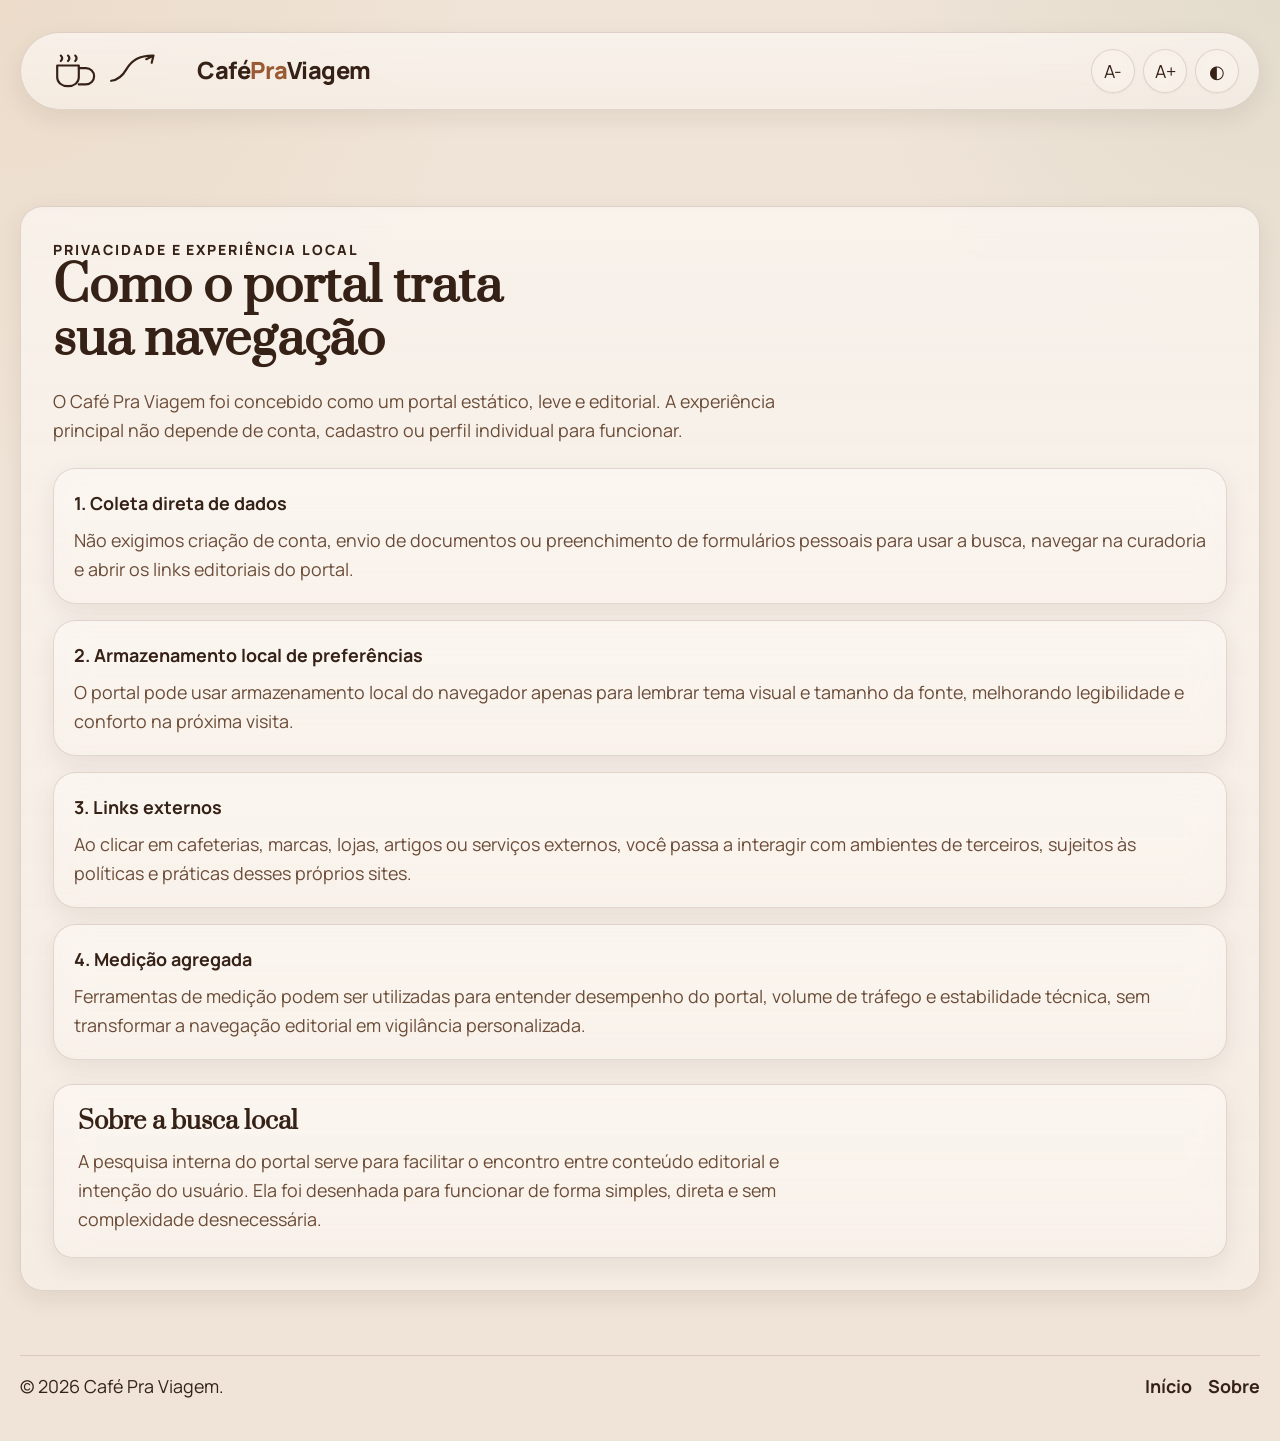
==== commit e4a82048: "Update privacidade.html" ====
--- a/privacidade.html
+++ b/privacidade.html
@@ -1,148 +1,136 @@
 <!DOCTYPE html>
 <html lang="pt-BR" data-theme="light">
 <head>
-  <meta charset="UTF-8">
-  <meta http-equiv="X-UA-Compatible" content="IE=edge">
-  <meta name="viewport" content="width=device-width, initial-scale=1.0">
+  <meta charset="UTF-8" />
+  <meta name="viewport" content="width=device-width, initial-scale=1.0" />
   <title>Privacidade | Café Pra Viagem</title>
-  <meta name="description" content="Política de privacidade do Café Pra Viagem com declaração de não coleta sensível de dados e uso local de preferências de interface.">
-  <meta name="robots" content="index,follow">
-  <link rel="canonical" href="https://cafepraviagem.com/privacidade.html">
+  <meta name="description" content="Política de privacidade do Café Pra Viagem sobre navegação, uso local de preferências e links externos." />
+  <meta name="robots" content="index, follow" />
+  <link rel="canonical" href="https://cafepraviagem.com/privacidade.html" />
 
-  <meta property="og:type" content="article">
-  <meta property="og:locale" content="pt_BR">
-  <meta property="og:site_name" content="Café Pra Viagem">
-  <meta property="og:title" content="Privacidade | Café Pra Viagem">
-  <meta property="og:description" content="Saiba como o portal trata preferências locais, navegação e transparência sobre dados.">
-  <meta property="og:url" content="https://cafepraviagem.com/privacidade.html">
+  <meta property="og:type" content="article" />
+  <meta property="og:title" content="Privacidade | Café Pra Viagem" />
+  <meta property="og:description" content="Saiba como o portal lida com preferências locais, links externos e navegação editorial." />
+  <meta property="og:url" content="https://cafepraviagem.com/privacidade.html" />
+  <meta property="og:site_name" content="Café Pra Viagem" />
 
-  <meta name="twitter:card" content="summary">
-  <meta name="twitter:title" content="Privacidade | Café Pra Viagem">
-  <meta name="twitter:description" content="Política de privacidade e uso local de preferências do portal.">
-
-  <link rel="preconnect" href="https://fonts.googleapis.com">
-  <link rel="preconnect" href="https://fonts.gstatic.com" crossorigin>
-  <link href="https://fonts.googleapis.com/css2?family=Playfair+Display:wght@600;700;800&family=Inter:wght@400;500;600;700;800&display=swap" rel="stylesheet">
-  <link rel="stylesheet" href="./style.css">
-  <script defer src="./script.js"></script>
+  <link rel="preconnect" href="https://fonts.googleapis.com" />
+  <link rel="preconnect" href="https://fonts.gstatic.com" crossorigin />
+  <link href="https://fonts.googleapis.com/css2?family=Manrope:wght@400;500;600;700;800&family=Prata&display=swap" rel="stylesheet" />
+  <link rel="stylesheet" href="style.css" />
 </head>
 <body>
-  <a class="skip-link" href="#conteudo">Pular para o conteúdo</a>
+  <a class="skip-link" href="#conteudo-principal">Pular para o conteúdo principal</a>
 
-  <div class="site-shell">
-    <header class="topbar glass-panel">
-      <div class="brand-block">
-        <a class="brand-link" href="./index.html" aria-label="Ir para a página inicial do Café Pra Viagem">
-          <svg class="brand-mark" viewBox="0 0 64 64" aria-hidden="true" fill="none">
-            <rect x="8" y="10" width="38" height="30" rx="10" stroke="currentColor" stroke-width="3.5"></rect>
-            <path d="M46 18h6c4.418 0 8 3.582 8 8s-3.582 8-8 8h-6" stroke="currentColor" stroke-width="3.5" stroke-linecap="round"></path>
-            <path d="M18 6c4 4 4 8 0 12M30 4c4 4 4 8 0 12" stroke="currentColor" stroke-width="3" stroke-linecap="round"></path>
-            <path d="M14 47c11 6 25 6 36 0" stroke="currentColor" stroke-width="3.5" stroke-linecap="round"></path>
+  <header class="cabecalho-site">
+    <div class="container">
+      <div class="nav-bar glass-effect">
+        <a href="./index.html" class="logotipo" aria-label="Ir para a página inicial do Café Pra Viagem">
+          <svg class="brand-mark" viewBox="0 0 160 42" aria-hidden="true" xmlns="http://www.w3.org/2000/svg">
+            <g fill="none" stroke="currentColor" stroke-width="2.4" stroke-linecap="round" stroke-linejoin="round">
+              <path d="M18 28c0 6 5 10 12 10s12-4 12-10V15H18v13Z"></path>
+              <path d="M42 18h8c5 0 9 4 9 9s-4 9-9 9h-8"></path>
+              <path d="M22 10c2-2 2-4 0-6"></path>
+              <path d="M30 10c2-2 2-4 0-6"></path>
+              <path d="M38 10c2-2 2-4 0-6"></path>
+              <path d="M78 32c8-1 13-6 17-13 6-10 14-15 29-15"></path>
+              <path d="M117 8l8-4-2 8"></path>
+            </g>
           </svg>
-          <span class="brand-text">
-            <strong>Café Pra Viagem</strong>
-            <small>Política de privacidade</small>
-          </span>
+          <span>Café<span class="marca-destaque">Pra</span>Viagem</span>
         </a>
+
+        <div class="controles-a11y" aria-label="Controles de acessibilidade e tema">
+          <button id="btn-fonte-menos" class="btn-a11y glass-btn" type="button" aria-label="Diminuir fonte">A-</button>
+          <button id="btn-fonte-mais" class="btn-a11y glass-btn" type="button" aria-label="Aumentar fonte">A+</button>
+          <button id="btn-tema" class="btn-a11y glass-btn" type="button" aria-label="Alternar tema" data-theme-toggle>◐</button>
+        </div>
+      </div>
+    </div>
+  </header>
+
+  <main id="conteudo-principal" class="container" style="padding-block: 7rem 4rem;">
+    <section class="glass-effect" style="padding: 2rem; border-radius: 1.4rem;">
+      <p class="section-kicker">Privacidade e experiência local</p>
+      <h1 class="hero-title" style="font-size: clamp(2rem, 1.4rem + 2vw, 3.5rem); max-width: 18ch;">Como o portal trata sua navegação</h1>
+      <p class="hero-subtitle" style="margin-bottom: 1.5rem;">
+        O Café Pra Viagem foi concebido como um portal estático, leve e editorial. A experiência principal não depende de conta, cadastro ou perfil individual para funcionar.
+      </p>
+
+      <div class="editorial-stack">
+        <article class="mini-card glass-effect">
+          <strong>1. Coleta direta de dados</strong>
+          <span>Não exigimos criação de conta, envio de documentos ou preenchimento de formulários pessoais para usar a busca, navegar na curadoria e abrir os links editoriais do portal.</span>
+        </article>
+
+        <article class="mini-card glass-effect">
+          <strong>2. Armazenamento local de preferências</strong>
+          <span>O portal pode usar armazenamento local do navegador apenas para lembrar tema visual e tamanho da fonte, melhorando legibilidade e conforto na próxima visita.</span>
+        </article>
+
+        <article class="mini-card glass-effect">
+          <strong>3. Links externos</strong>
+          <span>Ao clicar em cafeterias, marcas, lojas, artigos ou serviços externos, você passa a interagir com ambientes de terceiros, sujeitos às políticas e práticas desses próprios sites.</span>
+        </article>
+
+        <article class="mini-card glass-effect">
+          <strong>4. Medição agregada</strong>
+          <span>Ferramentas de medição podem ser utilizadas para entender desempenho do portal, volume de tráfego e estabilidade técnica, sem transformar a navegação editorial em vigilância personalizada.</span>
+        </article>
       </div>
 
-      <nav class="topnav" aria-label="Navegação secundária">
-        <a href="./index.html">Início</a>
-        <a href="./sobre.html">Sobre</a>
-      </nav>
+      <div class="glass-effect" style="margin-top: 1.5rem; padding: 1.5rem; border-radius: 1.2rem;">
+        <h2 style="font-family: var(--font-display); font-size: var(--text-lg); margin-bottom: 0.75rem;">Sobre a busca local</h2>
+        <p style="color: var(--color-text-muted);">
+          A pesquisa interna do portal serve para facilitar o encontro entre conteúdo editorial e intenção do usuário. Ela foi desenhada para funcionar de forma simples, direta e sem complexidade desnecessária.
+        </p>
+      </div>
+    </section>
+  </main>
 
-      <div class="toolbar">
-        <button class="icon-button" type="button" data-font-toggle aria-label="Alternar tipografia">
-          <span aria-hidden="true">Aa</span>
-        </button>
-        <button class="icon-button" type="button" data-theme-toggle aria-label="Alternar tema">
-          <span aria-hidden="true">☼</span>
-        </button>
+  <footer class="rodape-site">
+    <div class="container">
+      <div class="rodape-bottom">
+        <p>© 2026 Café Pra Viagem.</p>
+        <nav class="links-rodape" aria-label="Links institucionais">
+          <a href="index.html">Início</a>
+          <a href="sobre.html">Sobre</a>
+        </nav>
       </div>
-    </header>
+    </div>
+  </footer>
 
-    <main id="conteudo">
-      <section class="hero">
-        <div class="hero-copy glass-panel">
-          <p class="eyebrow">Privacidade</p>
-          <h1>Uma política simples, clara e proporcional ao portal.</h1>
-          <p class="hero-description">
-            O Café Pra Viagem foi pensado como um hub de curadoria estático, leve e com mínima dependência de dados pessoais.
-          </p>
-        </div>
+  <script>
+    (function(){
+      const html=document.documentElement;
+      const temaBtn=document.getElementById('btn-tema');
+      const mais=document.getElementById('btn-fonte-mais');
+      const menos=document.getElementById('btn-fonte-menos');
+      let storageOK=true;
+      try{localStorage.setItem('_t','1');localStorage.removeItem('_t');}catch(e){storageOK=false;}
+      const get=(k)=>storageOK?localStorage.getItem(k):null;
+      const set=(k,v)=>{if(storageOK)localStorage.setItem(k,v);};
 
-        <aside class="hero-aside glass-panel">
-          <p class="eyebrow">Resumo objetivo</p>
-          <div class="mini-stack">
-            <article class="mini-card">
-              <h2>Sem cadastro obrigatório</h2>
-              <p>O acesso ao conteúdo principal não depende de criação de conta.</p>
-            </article>
-            <article class="mini-card">
-              <h2>Sem coleta sensível própria</h2>
-              <p>O portal não foi desenhado para armazenar dados pessoais sensíveis do visitante.</p>
-            </article>
-            <article class="mini-card">
-              <h2>Preferências locais</h2>
-              <p>Podem ser utilizados recursos locais do navegador apenas para experiência, como tema e interface, quando implementados.</p>
-            </article>
-          </div>
-        </aside>
-      </section>
+      let tema=get('tema') || (window.matchMedia('(prefers-color-scheme: dark)').matches ? 'dark' : 'light');
+      html.setAttribute('data-theme', tema);
 
-      <section class="content-section">
-        <div class="section-heading">
-          <p class="eyebrow">Uso de dados</p>
-          <h2>O que o portal faz e o que não faz.</h2>
-        </div>
+      let fontScale=parseInt(get('fontScale') || '100',10);
+      html.style.fontSize=fontScale + '%';
 
-        <div class="cards-grid">
-          <article class="card">
-            <div>
-              <h3 class="card-title">Não coleta diretamente</h3>
-              <p class="card-description">O site não foi projetado para exigir nome completo, documento, endereço físico ou dados bancários do usuário.</p>
-            </div>
-          </article>
-          <article class="card">
-            <div>
-              <h3 class="card-title">Pode exibir scripts de terceiros</h3>
-              <p class="card-description">Ferramentas como analytics, anúncios e integrações externas podem operar segundo as políticas próprias desses fornecedores.</p>
-            </div>
-          </article>
-          <article class="card">
-            <div>
-              <h3 class="card-title">Pode usar armazenamento local</h3>
-              <p class="card-description">Preferências de interface, quando adotadas, podem ser guardadas localmente no navegador para manter consistência visual entre visitas.</p>
-            </div>
-          </article>
-        </div>
-      </section>
+      temaBtn.addEventListener('click',()=>{
+        tema=tema==='dark'?'light':'dark';
+        html.setAttribute('data-theme',tema);
+        set('tema',tema);
+      });
 
-      <section class="newsletter-section glass-panel">
-        <div>
-          <p class="eyebrow">Terceiros e links externos</p>
-          <h2>Ao sair do Café Pra Viagem, outras regras podem valer.</h2>
-          <p class="section-support">
-            Links para parceiros, lojas, mapas, redes sociais e plataformas externas estão sujeitos às políticas próprias desses ambientes. O usuário deve consultar os termos e políticas correspondentes ao acessar serviços fora do domínio cafepraviagem.com.
-          </p>
-        </div>
-      </section>
+      mais.addEventListener('click',()=>{
+        if(fontScale<130){fontScale+=10;html.style.fontSize=fontScale+'%';set('fontScale',fontScale);}
+      });
 
-      <section class="content-section">
-        <div class="section-heading">
-          <p class="eyebrow">Atualizações</p>
-          <h2>Revisão desta política.</h2>
-        </div>
-
-        <div class="collection-card glass-panel">
-          <span>01</span>
-          <h3>Versão editorial viva</h3>
-          <p>
-            Esta política pode ser atualizada para refletir mudanças de infraestrutura, integrações, monetização ou requisitos legais. A versão publicada no portal será sempre considerada a referência mais recente.
-          </p>
-        </div>
-      </section>
-    </main>
-  </div>
+      menos.addEventListener('click',()=>{
+        if(fontScale>90){fontScale-=10;html.style.fontSize=fontScale+'%';set('fontScale',fontScale);}
+      });
+    })();
+  </script>
 </body>
 </html>
--- a/style.css
+++ b/style.css
@@ -1,18 +1,19 @@
-/* Art direction: café especial + vida em movimento → editorial acolhedor, funcional e urbano
-   Palette: marrom profundo, bege quente e terracota suave
-   Typography: Playfair Display + Inter — elegância de revista com leitura móvel eficiente
-   Density: balanced */
+/* style.css */
+/* Art direction: café + viagem → acolhedor, sofisticado e funcional.
+   Palette: terrosos tostados, areia, cobre suave e verde de rota.
+   Typography: Prata + Manrope para unir editorialidade e leitura rápida.
+   Density: balanced, com glassmorphism e bento filters. */
 
 :root,
 [data-theme="light"] {
-  --text-xs: clamp(0.75rem, 0.7rem + 0.25vw, 0.875rem);
-  --text-sm: clamp(0.875rem, 0.8rem + 0.35vw, 1rem);
-  --text-base: clamp(1rem, 0.95rem + 0.25vw, 1.125rem);
-  --text-lg: clamp(1.125rem, 1rem + 0.75vw, 1.5rem);
-  --text-xl: clamp(1.5rem, 1.2rem + 1.25vw, 2.25rem);
-  --text-2xl: clamp(2rem, 1.2rem + 2.5vw, 3.5rem);
-  --text-3xl: clamp(2.5rem, 1rem + 4vw, 5rem);
-  --text-hero: clamp(3rem, 0.5rem + 7vw, 7rem);
+  --text-xs: clamp(0.75rem, 0.72rem + 0.2vw, 0.875rem);
+  --text-sm: clamp(0.875rem, 0.82rem + 0.25vw, 1rem);
+  --text-base: clamp(1rem, 0.96rem + 0.2vw, 1.125rem);
+  --text-lg: clamp(1.125rem, 1rem + 0.6vw, 1.5rem);
+  --text-xl: clamp(1.5rem, 1.2rem + 1.2vw, 2.3rem);
+  --text-2xl: clamp(2rem, 1.2rem + 2vw, 3.5rem);
+  --text-3xl: clamp(2.5rem, 1.2rem + 3vw, 4.8rem);
+  --text-hero: clamp(3rem, 1.5rem + 5vw, 6.8rem);
 
   --space-1: 0.25rem;
   --space-2: 0.5rem;
@@ -26,167 +27,191 @@
   --space-16: 4rem;
   --space-20: 5rem;
   --space-24: 6rem;
-  --space-32: 8rem;
-
-  --color-bg: #f5ebe6;
-  --color-surface: rgba(249, 241, 236, 0.72);
-  --color-surface-2: rgba(255, 250, 247, 0.88);
-  --color-surface-offset: rgba(236, 223, 214, 0.72);
-  --color-surface-offset-2: rgba(230, 214, 205, 0.9);
-  --color-surface-dynamic: rgba(221, 203, 193, 0.92);
-  --color-divider: rgba(92, 63, 53, 0.14);
-  --color-border: rgba(92, 63, 53, 0.18);
-
-  --color-text: #2c1e1a;
-  --color-text-muted: #6b5750;
-  --color-text-faint: #9b857c;
-  --color-text-inverse: #f8f1ec;
-
-  --color-primary: #d97746;
-  --color-primary-hover: #bf6538;
-  --color-primary-active: #9f512a;
-  --color-primary-highlight: rgba(217, 119, 70, 0.14);
-
-  --color-warning: #ad6a32;
-  --color-warning-hover: #8a5224;
-  --color-warning-active: #6d3f18;
-  --color-warning-highlight: rgba(173, 106, 50, 0.14);
-
-  --color-error: #ab5a67;
-  --color-error-hover: #8f4350;
-  --color-error-active: #74303b;
-  --color-error-highlight: rgba(171, 90, 103, 0.14);
-
-  --color-notification: #b5674b;
-  --color-notification-hover: #954f36;
-  --color-notification-active: #743a24;
-  --color-notification-highlight: rgba(181, 103, 75, 0.14);
-
-  --color-orange: #cf7a34;
-  --color-orange-hover: #b86521;
-  --color-orange-active: #924c16;
-  --color-orange-highlight: rgba(207, 122, 52, 0.14);
-
-  --color-gold: #b38d45;
-  --color-gold-hover: #8f6d2f;
-  --color-gold-active: #70521e;
-  --color-gold-highlight: rgba(179, 141, 69, 0.14);
-
-  --color-yellow: #b89039;
-  --color-yellow-hover: #927026;
-  --color-yellow-active: #70541a;
-  --color-yellow-highlight: rgba(184, 144, 57, 0.14);
-
-  --color-success: #5d7a43;
-  --color-success-hover: #48612f;
-  --color-success-active: #32441f;
-  --color-success-highlight: rgba(93, 122, 67, 0.14);
-
-  --color-blue: #587792;
-  --color-blue-hover: #426176;
-  --color-blue-active: #2d4351;
-  --color-blue-highlight: rgba(88, 119, 146, 0.14);
-
-  --color-purple: #856382;
-  --color-purple-hover: #684b65;
-  --color-purple-active: #4e354c;
-  --color-purple-highlight: rgba(133, 99, 130, 0.14);
+
+  --color-bg: #efe4d7;
+  --color-surface: rgba(248, 241, 234, 0.72);
+  --color-surface-2: rgba(251, 246, 241, 0.88);
+  --color-surface-offset: rgba(233, 220, 207, 0.92);
+  --color-surface-offset-2: rgba(225, 210, 194, 0.88);
+  --color-surface-dynamic: rgba(219, 199, 181, 0.82);
+  --color-divider: rgba(104, 69, 45, 0.16);
+  --color-border: rgba(95, 65, 44, 0.16);
+
+  --color-text: #352116;
+  --color-text-muted: #6b4c38;
+  --color-text-faint: #9a775f;
+  --color-text-inverse: #f5ede4;
+
+  --color-primary: #9a5b34;
+  --color-primary-hover: #804727;
+  --color-primary-active: #62341a;
+  --color-primary-highlight: #ead6c6;
+
+  --color-warning: #9a6231;
+  --color-warning-hover: #7c4c22;
+  --color-warning-active: #573114;
+  --color-warning-highlight: #ead8c6;
+
+  --color-error: #a24858;
+  --color-error-hover: #813341;
+  --color-error-active: #5f222d;
+  --color-error-highlight: #efd6db;
+
+  --color-notification: #8b4f68;
+  --color-notification-hover: #6e3c53;
+  --color-notification-active: #4a2737;
+  --color-notification-highlight: #e8d6de;
+
+  --color-orange: #c9752b;
+  --color-orange-hover: #a95d1e;
+  --color-orange-active: #7d4312;
+  --color-orange-highlight: #eedcc8;
+
+  --color-gold: #ba8b3f;
+  --color-gold-hover: #9b6f26;
+  --color-gold-active: #6f4e18;
+  --color-gold-highlight: #eadfcf;
+
+  --color-yellow: #c49c44;
+  --color-yellow-hover: #a57f2f;
+  --color-yellow-active: #7a5c1f;
+  --color-yellow-highlight: #eee3cf;
+
+  --color-success: #55724f;
+  --color-success-hover: #3f5940;
+  --color-success-active: #2d402e;
+  --color-success-highlight: #dce6da;
+
+  --color-blue: #5f7f8f;
+  --color-blue-hover: #4b6673;
+  --color-blue-active: #344852;
+  --color-blue-highlight: #d8e2e7;
+
+  --color-purple: #7b5d83;
+  --color-purple-hover: #64486d;
+  --color-purple-active: #48324f;
+  --color-purple-highlight: #e1d9e5;
 
   --radius-sm: 0.375rem;
-  --radius-md: 0.75rem;
-  --radius-lg: 1.125rem;
-  --radius-xl: 1.5rem;
+  --radius-md: 0.65rem;
+  --radius-lg: 0.9rem;
+  --radius-xl: 1.4rem;
   --radius-full: 9999px;
 
   --transition-interactive: 180ms cubic-bezier(0.16, 1, 0.3, 1);
-
-  --shadow-sm: 0 1px 2px rgba(70, 45, 38, 0.08), 0 6px 16px rgba(70, 45, 38, 0.05);
-  --shadow-md: 0 10px 26px rgba(70, 45, 38, 0.12), 0 2px 6px rgba(70, 45, 38, 0.06);
-  --shadow-lg: 0 24px 60px rgba(70, 45, 38, 0.18), 0 8px 18px rgba(70, 45, 38, 0.08);
+  --shadow-sm: 0 1px 2px rgba(48, 27, 12, 0.06);
+  --shadow-md: 0 8px 24px rgba(54, 30, 14, 0.08);
+  --shadow-lg: 0 24px 60px rgba(52, 28, 13, 0.16);
 
   --content-narrow: 640px;
-  --content-default: 1080px;
+  --content-default: 1120px;
   --content-wide: 1240px;
   --content-full: 100%;
 
-  --font-display: "Playfair Display", Georgia, serif;
-  --font-body: "Inter", "Segoe UI", sans-serif;
-
-  --hero-overlay: radial-gradient(circle at top left, rgba(217, 119, 70, 0.2), transparent 42%),
-                  radial-gradient(circle at bottom right, rgba(44, 30, 26, 0.12), transparent 34%);
+  --font-display: 'Prata', Georgia, serif;
+  --font-body: 'Manrope', 'Segoe UI', sans-serif;
+
+  --hero-glow: radial-gradient(circle at top left, rgba(201, 117, 43, 0.22), transparent 35%), radial-gradient(circle at top right, rgba(85, 114, 79, 0.16), transparent 32%), linear-gradient(135deg, rgba(250, 243, 237, 0.74), rgba(239, 228, 215, 0.34));
 }
 
 [data-theme="dark"] {
-  --color-bg: #1f1512;
-  --color-surface: rgba(39, 28, 24, 0.72);
-  --color-surface-2: rgba(48, 35, 30, 0.84);
-  --color-surface-offset: rgba(56, 42, 36, 0.72);
-  --color-surface-offset-2: rgba(67, 51, 44, 0.88);
-  --color-surface-dynamic: rgba(84, 63, 54, 0.92);
-  --color-divider: rgba(245, 235, 230, 0.12);
-  --color-border: rgba(245, 235, 230, 0.14);
-
-  --color-text: #f1e6df;
-  --color-text-muted: #cfbeb5;
-  --color-text-faint: #a88f84;
-  --color-text-inverse: #211713;
-
-  --color-primary: #e28b5c;
-  --color-primary-hover: #eba179;
-  --color-primary-active: #f2bb97;
-  --color-primary-highlight: rgba(226, 139, 92, 0.16);
-
-  --color-warning: #d38d59;
-  --color-warning-hover: #dea172;
-  --color-warning-active: #eab890;
-  --color-warning-highlight: rgba(211, 141, 89, 0.16);
-
-  --color-error: #ce7f8a;
-  --color-error-hover: #d9959f;
-  --color-error-active: #e6b2b9;
-  --color-error-highlight: rgba(206, 127, 138, 0.16);
-
-  --color-notification: #db8d72;
-  --color-notification-hover: #e6a28a;
-  --color-notification-active: #efbba9;
-  --color-notification-highlight: rgba(219, 141, 114, 0.16);
-
-  --shadow-sm: 0 1px 2px rgba(0, 0, 0, 0.24);
-  --shadow-md: 0 8px 22px rgba(0, 0, 0, 0.28);
-  --shadow-lg: 0 24px 54px rgba(0, 0, 0, 0.34);
+  --color-bg: #1f1815;
+  --color-surface: rgba(44, 33, 28, 0.72);
+  --color-surface-2: rgba(52, 39, 33, 0.84);
+  --color-surface-offset: rgba(38, 30, 25, 0.9);
+  --color-surface-offset-2: rgba(56, 43, 37, 0.9);
+  --color-surface-dynamic: rgba(70, 53, 45, 0.9);
+  --color-divider: rgba(244, 226, 209, 0.08);
+  --color-border: rgba(245, 220, 196, 0.12);
+
+  --color-text: #ecd9c8;
+  --color-text-muted: #c7aa92;
+  --color-text-faint: #9e826f;
+  --color-text-inverse: #251c18;
+
+  --color-primary: #d49a67;
+  --color-primary-hover: #e3b17e;
+  --color-primary-active: #f0c79f;
+  --color-primary-highlight: #43362e;
+
+  --color-warning: #c68a58;
+  --color-warning-hover: #d99e70;
+  --color-warning-active: #eab487;
+  --color-warning-highlight: #4b3c33;
+
+  --color-error: #cf8090;
+  --color-error-hover: #df98a5;
+  --color-error-active: #edb6c0;
+  --color-error-highlight: #47343a;
+
+  --color-notification: #c088a2;
+  --color-notification-hover: #d59db4;
+  --color-notification-active: #e6b7c9;
+  --color-notification-highlight: #463740;
+
+  --color-orange: #e29b58;
+  --color-orange-hover: #efad71;
+  --color-orange-active: #f5c491;
+  --color-orange-highlight: #4b3b30;
+
+  --color-gold: #c8a15e;
+  --color-gold-hover: #d4b176;
+  --color-gold-active: #e0c697;
+  --color-gold-highlight: #4a4032;
+
+  --color-yellow: #d1ae61;
+  --color-yellow-hover: #debf7c;
+  --color-yellow-active: #ead19a;
+  --color-yellow-highlight: #4d4333;
+
+  --color-success: #87a37b;
+  --color-success-hover: #9ab58d;
+  --color-success-active: #b1c8a8;
+  --color-success-highlight: #374036;
+
+  --color-blue: #87a7b4;
+  --color-blue-hover: #9cbac5;
+  --color-blue-active: #bad0d8;
+  --color-blue-highlight: #364146;
+
+  --color-purple: #ab91b4;
+  --color-purple-hover: #bca3c4;
+  --color-purple-active: #ceb9d4;
+  --color-purple-highlight: #403844;
+
+  --shadow-sm: 0 1px 2px rgba(0, 0, 0, 0.22);
+  --shadow-md: 0 8px 24px rgba(0, 0, 0, 0.28);
+  --shadow-lg: 0 24px 60px rgba(0, 0, 0, 0.42);
+
+  --hero-glow: radial-gradient(circle at top left, rgba(212, 154, 103, 0.14), transparent 35%), radial-gradient(circle at top right, rgba(135, 163, 123, 0.12), transparent 32%), linear-gradient(135deg, rgba(50, 38, 33, 0.8), rgba(31, 24, 21, 0.5));
 }
 
 @media (prefers-color-scheme: dark) {
   :root:not([data-theme="light"]) {
-    --color-bg: #1f1512;
-    --color-surface: rgba(39, 28, 24, 0.72);
-    --color-surface-2: rgba(48, 35, 30, 0.84);
-    --color-surface-offset: rgba(56, 42, 36, 0.72);
-    --color-surface-offset-2: rgba(67, 51, 44, 0.88);
-    --color-surface-dynamic: rgba(84, 63, 54, 0.92);
-    --color-divider: rgba(245, 235, 230, 0.12);
-    --color-border: rgba(245, 235, 230, 0.14);
-    --color-text: #f1e6df;
-    --color-text-muted: #cfbeb5;
-    --color-text-faint: #a88f84;
-    --color-text-inverse: #211713;
-    --color-primary: #e28b5c;
-    --color-primary-hover: #eba179;
-    --color-primary-active: #f2bb97;
-    --color-primary-highlight: rgba(226, 139, 92, 0.16);
-    --shadow-sm: 0 1px 2px rgba(0, 0, 0, 0.24);
-    --shadow-md: 0 8px 22px rgba(0, 0, 0, 0.28);
-    --shadow-lg: 0 24px 54px rgba(0, 0, 0, 0.34);
-  }
-}
-
-*,
-*::before,
-*::after {
-  box-sizing: border-box;
-  margin: 0;
-  padding: 0;
-}
+    --color-bg: #1f1815;
+    --color-surface: rgba(44, 33, 28, 0.72);
+    --color-surface-2: rgba(52, 39, 33, 0.84);
+    --color-surface-offset: rgba(38, 30, 25, 0.9);
+    --color-surface-offset-2: rgba(56, 43, 37, 0.9);
+    --color-surface-dynamic: rgba(70, 53, 45, 0.9);
+    --color-divider: rgba(244, 226, 209, 0.08);
+    --color-border: rgba(245, 220, 196, 0.12);
+    --color-text: #ecd9c8;
+    --color-text-muted: #c7aa92;
+    --color-text-faint: #9e826f;
+    --color-text-inverse: #251c18;
+    --color-primary: #d49a67;
+    --color-primary-hover: #e3b17e;
+    --color-primary-active: #f0c79f;
+    --color-primary-highlight: #43362e;
+    --shadow-sm: 0 1px 2px rgba(0, 0, 0, 0.22);
+    --shadow-md: 0 8px 24px rgba(0, 0, 0, 0.28);
+    --shadow-lg: 0 24px 60px rgba(0, 0, 0, 0.42);
+    --hero-glow: radial-gradient(circle at top left, rgba(212, 154, 103, 0.14), transparent 35%), radial-gradient(circle at top right, rgba(135, 163, 123, 0.12), transparent 32%), linear-gradient(135deg, rgba(50, 38, 33, 0.8), rgba(31, 24, 21, 0.5));
+  }
+}
+
+*, *::before, *::after { box-sizing: border-box; margin: 0; padding: 0; }
 
 html {
   -moz-text-size-adjust: none;
@@ -207,53 +232,27 @@
   font-size: var(--text-base);
   color: var(--color-text);
   background:
-    linear-gradient(180deg, rgba(217, 119, 70, 0.08), transparent 18%),
-    linear-gradient(135deg, rgba(44, 30, 26, 0.03), transparent 60%),
+    radial-gradient(circle at 0% 0%, rgba(201, 117, 43, 0.08), transparent 25%),
+    radial-gradient(circle at 100% 0%, rgba(85, 114, 79, 0.08), transparent 22%),
     var(--color-bg);
 }
 
-img,
-picture,
-video,
-canvas,
-svg {
-  display: block;
-  max-width: 100%;
-  height: auto;
-}
-
-ul[role="list"],
-ol[role="list"] {
-  list-style: none;
-}
-
-input,
-button,
-textarea,
-select {
-  font: inherit;
-  color: inherit;
-}
-
-h1,
-h2,
-h3,
-h4,
-h5,
-h6 {
+img, picture, video, canvas, svg { display: block; max-width: 100%; height: auto; }
+ul[role="list"], ol[role="list"] { list-style: none; }
+input, button, textarea, select { font: inherit; color: inherit; }
+
+h1, h2, h3, h4, h5, h6 {
   text-wrap: balance;
-  line-height: 1.15;
-}
-
-p,
-li,
-figcaption {
+  line-height: 1.1;
+}
+
+p, li, figcaption {
   text-wrap: pretty;
   max-width: 72ch;
 }
 
 ::selection {
-  background: rgba(217, 119, 70, 0.22);
+  background: color-mix(in oklab, var(--color-primary) 26%, transparent);
   color: var(--color-text);
 }
 
@@ -264,9 +263,7 @@
 }
 
 @media (prefers-reduced-motion: reduce) {
-  *,
-  *::before,
-  *::after {
+  *, *::before, *::after {
     animation-duration: 0.01ms !important;
     animation-iteration-count: 1 !important;
     transition-duration: 0.01ms !important;
@@ -280,30 +277,15 @@
   border: none;
 }
 
-table {
-  border-collapse: collapse;
-  width: 100%;
-}
-
-a,
-button,
-[role="button"],
-[role="link"],
-input,
-textarea,
-select {
+table { border-collapse: collapse; width: 100%; }
+
+a, button, [role="button"], [role="link"], input, textarea, select {
   transition:
     color var(--transition-interactive),
     background var(--transition-interactive),
     border-color var(--transition-interactive),
     box-shadow var(--transition-interactive),
-    transform var(--transition-interactive),
-    opacity var(--transition-interactive);
-}
-
-a {
-  color: inherit;
-  text-decoration: none;
+    transform var(--transition-interactive);
 }
 
 .sr-only {
@@ -318,856 +300,852 @@
   border-width: 0;
 }
 
+.container {
+  width: min(100% - 2rem, var(--content-wide));
+  margin-inline: auto;
+}
+
 .skip-link {
   position: absolute;
-  top: -3rem;
+  top: -200px;
   left: var(--space-4);
-  z-index: 30;
-  padding: var(--space-3) var(--space-4);
-  border-radius: var(--radius-full);
   background: var(--color-primary);
   color: var(--color-text-inverse);
-}
-
-.skip-link:focus {
-  top: var(--space-4);
-}
-
-.site-shell {
-  width: min(var(--content-wide), calc(100% - var(--space-4) * 2));
-  margin: 0 auto;
-  padding: var(--space-4) 0 var(--space-16);
-}
-
-.glass-panel {
+  padding: var(--space-3) var(--space-5);
+  border-radius: var(--radius-full);
+  z-index: 5000;
+  box-shadow: var(--shadow-lg);
+  text-decoration: none;
+  font-weight: 800;
+}
+
+.skip-link:focus { top: var(--space-4); }
+
+.glass-effect {
+  background:
+    linear-gradient(180deg, color-mix(in srgb, var(--color-surface-2) 86%, transparent), color-mix(in srgb, var(--color-surface) 92%, transparent));
+  backdrop-filter: blur(18px);
+  -webkit-backdrop-filter: blur(18px);
   border: 1px solid var(--color-border);
-  background: linear-gradient(180deg, rgba(255, 255, 255, 0.18), rgba(255, 255, 255, 0.04)), var(--color-surface);
-  backdrop-filter: blur(22px) saturate(145%);
-  -webkit-backdrop-filter: blur(22px) saturate(145%);
   box-shadow: var(--shadow-md);
 }
 
-.topbar {
+.glass-btn {
+  background: color-mix(in srgb, var(--color-surface) 88%, transparent);
+  backdrop-filter: blur(14px);
+  -webkit-backdrop-filter: blur(14px);
+  border: 1px solid var(--color-border);
+  box-shadow: var(--shadow-sm);
+}
+
+.hidden { display: none !important; }
+
+.cabecalho-site {
   position: sticky;
   top: var(--space-4);
-  z-index: 20;
-  display: grid;
-  grid-template-columns: 1fr auto auto;
-  align-items: center;
+  z-index: 1200;
+  padding-top: var(--space-4);
+}
+
+.nav-bar {
+  display: flex;
+  align-items: center;
+  justify-content: space-between;
   gap: var(--space-4);
   padding: var(--space-4) var(--space-5);
+  border-radius: var(--radius-full);
+}
+
+.logotipo {
+  display: inline-flex;
+  align-items: center;
+  gap: var(--space-3);
+  text-decoration: none;
+  color: var(--color-text);
+  font-weight: 800;
+  font-size: var(--text-lg);
+}
+
+.brand-mark {
+  width: 9rem;
+  min-width: 9rem;
+}
+
+.logotipo > span {
+  font-size: var(--text-lg);
+  letter-spacing: -0.02em;
+}
+
+.marca-destaque {
+  color: var(--color-primary);
+}
+
+.controles-a11y {
+  display: flex;
+  align-items: center;
+  gap: var(--space-2);
+}
+
+.btn-a11y {
+  inline-size: 2.75rem;
+  block-size: 2.75rem;
+  border-radius: 50%;
+  display: inline-flex;
+  align-items: center;
+  justify-content: center;
+  min-width: 44px;
+  min-height: 44px;
+}
+
+.btn-a11y:hover,
+.btn-a11y:focus-visible {
+  transform: translateY(-1px);
+  border-color: color-mix(in srgb, var(--color-primary) 55%, var(--color-border));
+  color: var(--color-primary);
+}
+
+.hero {
+  padding-block: clamp(var(--space-10), 8vw, var(--space-24)) var(--space-8);
+}
+
+.hero-grid {
+  display: grid;
+  grid-template-columns: 1.25fr 0.75fr;
+  gap: var(--space-8);
+  align-items: stretch;
+}
+
+.hero-copy,
+.hero-painel {
   border-radius: var(--radius-xl);
+}
+
+.hero-copy {
+  padding: var(--space-8) var(--space-6);
+  background: var(--hero-glow);
+  border: 1px solid color-mix(in srgb, var(--color-border) 80%, transparent);
+}
+
+.hero-kicker,
+.section-kicker,
+.painel-badge,
+.modal-categoria,
+.card-categoria,
+.parceiro-categoria {
+  font-size: var(--text-xs);
+  text-transform: uppercase;
+  letter-spacing: 0.14em;
+  font-weight: 800;
+}
+
+.hero-kicker {
+  display: inline-flex;
+  padding: var(--space-2) var(--space-4);
+  border-radius: var(--radius-full);
+  color: var(--color-text-inverse);
+  background: linear-gradient(135deg, var(--color-primary), var(--color-orange));
+  margin-bottom: var(--space-5);
+}
+
+.hero-title {
+  font-family: var(--font-display, serif);
+  font-size: var(--text-2xl);
+  margin-bottom: var(--space-5);
+  max-width: 16ch;
+}
+
+.hero-subtitle {
+  color: var(--color-text-muted);
   margin-bottom: var(--space-8);
-}
-
-.brand-link {
-  display: inline-flex;
-  align-items: center;
+  font-size: var(--text-base);
+}
+
+.hero-metricas {
+  display: grid;
+  grid-template-columns: repeat(3, minmax(0, 1fr));
+  gap: var(--space-4);
+}
+
+.metrica-card {
+  padding: var(--space-5);
+  border-radius: var(--radius-lg);
+}
+
+.metrica-card strong {
+  display: block;
+  font-family: var(--font-display, serif);
+  font-size: var(--text-xl);
+  color: var(--color-primary);
+}
+
+.metrica-card small {
+  display: block;
+  margin-top: var(--space-2);
+  color: var(--color-text-muted);
+  font-weight: 700;
+  font-size: var(--text-sm);
+}
+
+.hero-painel {
+  padding: var(--space-6);
+  display: flex;
+  flex-direction: column;
+  justify-content: center;
+  gap: var(--space-4);
+  background:
+    linear-gradient(180deg, color-mix(in srgb, var(--color-surface-2) 92%, transparent), color-mix(in srgb, var(--color-surface-offset) 96%, transparent));
+}
+
+.hero-painel h2 {
+  font-family: var(--font-display, serif);
+  font-size: var(--text-xl);
+}
+
+.hero-painel p {
+  color: var(--color-text-muted);
+}
+
+.hero-pontos {
+  list-style: none;
+  display: grid;
   gap: var(--space-3);
+}
+
+.hero-pontos li {
+  padding: var(--space-3) var(--space-4);
+  border-radius: var(--radius-lg);
+  background: color-mix(in srgb, var(--color-surface-2) 84%, transparent);
+  border: 1px solid var(--color-border);
+}
+
+.busca-section {
+  padding-block: var(--space-6) var(--space-8);
+}
+
+.busca-shell {
+  border-radius: calc(var(--radius-xl) + var(--space-2));
+  padding: var(--space-3);
+  display: grid;
+  grid-template-columns: 1fr auto;
+  gap: var(--space-3);
+}
+
+.busca-shell:focus-within {
+  box-shadow: 0 0 0 4px color-mix(in srgb, var(--color-primary) 14%, transparent), var(--shadow-md);
+}
+
+.busca-shell input {
+  min-height: 56px;
+  background: transparent;
+  border: none;
+  outline: none;
+  padding-inline: var(--space-5);
+  font-size: var(--text-base);
+}
+
+.busca-shell input::placeholder {
+  color: var(--color-text-faint);
+}
+
+.busca-acoes {
+  display: flex;
+  gap: var(--space-2);
+}
+
+.btn-busca,
+.btn-primario,
+.btn-share,
+.btn-card-acao {
   min-height: 44px;
-}
-
-.brand-mark {
-  width: 2.8rem;
-  color: var(--color-primary);
-}
-
-.brand-text {
-  display: flex;
-  flex-direction: column;
-  gap: 0.1rem;
-}
-
-.brand-text strong {
+  padding: var(--space-3) var(--space-5);
+  border-radius: var(--radius-full);
   font-size: var(--text-sm);
   font-weight: 800;
-  letter-spacing: 0.02em;
-}
-
-.brand-text small {
-  font-size: var(--text-xs);
-  color: var(--color-text-muted);
-}
-
-.topnav {
+  text-decoration: none;
   display: inline-flex;
   align-items: center;
-  gap: var(--space-2);
-  flex-wrap: wrap;
-}
-
-.topnav a {
-  min-height: 44px;
-  display: inline-flex;
-  align-items: center;
-  padding: 0 var(--space-4);
-  border-radius: var(--radius-full);
-  color: var(--color-text-muted);
-}
-
-.topnav a:hover,
-.topnav a:focus-visible {
+  justify-content: center;
+}
+
+.btn-busca.secundario,
+.btn-share,
+.btn-card-acao.secundario {
+  background: color-mix(in srgb, var(--color-surface-2) 90%, transparent);
   color: var(--color-text);
-  background: var(--color-primary-highlight);
-}
-
-.toolbar {
-  display: flex;
-  align-items: center;
-  gap: var(--space-2);
-}
-
-.icon-button {
-  min-width: 44px;
-  min-height: 44px;
-  display: inline-flex;
-  align-items: center;
-  justify-content: center;
-  border-radius: var(--radius-full);
   border: 1px solid var(--color-border);
-  background: var(--color-surface-2);
-  box-shadow: var(--shadow-sm);
-}
-
-.icon-button:hover,
-.icon-button:focus-visible {
-  transform: translateY(-1px);
-  border-color: rgba(217, 119, 70, 0.36);
-}
-
-.hero {
-  display: grid;
-  grid-template-columns: minmax(0, 1.45fr) minmax(280px, 0.85fr);
-  gap: var(--space-5);
-  margin-bottom: var(--space-10);
-}
-
-.hero-copy,
-.hero-aside {
-  border-radius: calc(var(--radius-xl) + var(--space-1));
-  padding: clamp(var(--space-5), 4vw, var(--space-8));
-  position: relative;
-  overflow: hidden;
-}
-
-.hero-copy::before,
-.hero-aside::before,
-.collection-card::before,
-.newsletter-section::before {
-  content: "";
-  position: absolute;
-  inset: 0;
-  background: var(--hero-overlay);
-  opacity: 0.8;
-  pointer-events: none;
-}
-
-.hero-copy > *,
-.hero-aside > *,
-.collection-card > *,
-.newsletter-section > * {
-  position: relative;
-  z-index: 1;
-}
-
-.eyebrow {
-  display: inline-flex;
-  align-items: center;
-  gap: var(--space-2);
-  margin-bottom: var(--space-3);
-  font-size: var(--text-xs);
-  letter-spacing: 0.18em;
-  text-transform: uppercase;
-  color: var(--color-text-muted);
-}
-
-.hero h1 {
-  font-family: var(--font-display, serif);
-  font-size: var(--text-2xl);
-  margin-bottom: var(--space-4);
-  max-width: 14ch;
-}
-
-.hero-description {
-  color: var(--color-text-muted);
-  margin-bottom: var(--space-6);
-  font-size: var(--text-base);
-}
-
-.search-bar {
-  display: grid;
-  grid-template-columns: minmax(0, 1fr) auto auto auto;
-  gap: var(--space-3);
-  margin-bottom: var(--space-6);
-}
-
-.search-bar input,
-.newsletter-form input {
-  min-height: 3.25rem;
-  width: 100%;
-  border-radius: var(--radius-full);
-  border: 1px solid var(--color-border);
-  background: rgba(255, 250, 247, 0.48);
-  padding: 0 var(--space-4);
-  box-shadow: inset 0 1px 0 rgba(255, 250, 247, 0.4);
-}
-
-.search-bar input::placeholder,
-.newsletter-form input::placeholder {
-  color: var(--color-text-faint);
-}
-
-.search-bar input:focus-visible,
-.newsletter-form input:focus-visible {
-  border-color: rgba(217, 119, 70, 0.44);
-  box-shadow: 0 0 0 4px rgba(217, 119, 70, 0.14);
-}
-
-.btn {
-  min-height: 3.25rem;
-  padding: 0 var(--space-4);
-  border-radius: var(--radius-full);
-  border: 1px solid transparent;
-  font-size: var(--text-sm);
-  font-weight: 700;
-  white-space: nowrap;
-}
-
-.btn:hover,
-.btn:focus-visible {
-  transform: translateY(-1px);
-}
-
-.btn-primary {
-  background: var(--color-primary);
+}
+
+.btn-busca.primario,
+.btn-primario,
+.btn-card-acao.primario {
+  background: linear-gradient(135deg, var(--color-primary), var(--color-orange));
   color: var(--color-text-inverse);
   box-shadow: var(--shadow-sm);
 }
 
-.btn-primary:hover,
-.btn-primary:focus-visible {
-  background: var(--color-primary-hover);
-}
-
-.btn-secondary {
-  background: var(--color-surface-offset);
-  border-color: var(--color-border);
-  color: var(--color-text);
-}
-
-.btn-secondary:hover,
-.btn-secondary:focus-visible {
-  background: var(--color-surface-offset-2);
-}
-
-.btn-ghost {
-  background: transparent;
-  border-color: var(--color-border);
-  color: var(--color-text-muted);
-}
-
-.btn-ghost:hover,
-.btn-ghost:focus-visible {
-  background: var(--color-primary-highlight);
-  color: var(--color-text);
-}
-
-.hero-stats {
-  display: grid;
-  grid-template-columns: repeat(3, minmax(0, 1fr));
+.btn-busca:hover,
+.btn-primario:hover,
+.btn-share:hover,
+.btn-card-acao:hover {
+  transform: translateY(-1px);
+}
+
+.bento-menu {
+  display: grid;
+  grid-template-columns: repeat(auto-fit, minmax(170px, 1fr));
   gap: var(--space-3);
-}
-
-.hero-stats li {
+  margin-top: var(--space-6);
+}
+
+.bento-card {
   padding: var(--space-4);
+  border-radius: var(--radius-xl);
+  background:
+    linear-gradient(180deg, color-mix(in srgb, var(--color-surface-2) 94%, transparent), color-mix(in srgb, var(--color-surface) 92%, transparent));
+  border: 1px solid var(--color-border);
+  min-height: 88px;
+  text-align: left;
+  display: grid;
+  grid-template-columns: auto 1fr;
+  gap: var(--space-3);
+  align-items: center;
+  box-shadow: var(--shadow-sm);
+}
+
+.bento-card:hover {
+  border-color: color-mix(in srgb, var(--color-primary) 28%, var(--color-border));
+  transform: translateY(-2px);
+}
+
+.bento-card[aria-pressed="true"] {
+  background: linear-gradient(135deg, color-mix(in srgb, var(--color-primary) 88%, var(--color-orange)), color-mix(in srgb, var(--color-orange) 88%, var(--color-primary)));
+  color: var(--color-text-inverse);
+  border-color: transparent;
+}
+
+.bento-card-emoji {
+  inline-size: 3rem;
+  block-size: 3rem;
   border-radius: var(--radius-lg);
-  background: rgba(255, 250, 247, 0.3);
-  border: 1px solid var(--color-border);
-}
-
-.hero-stats strong {
+  display: inline-flex;
+  align-items: center;
+  justify-content: center;
+  background: color-mix(in srgb, var(--color-surface-2) 90%, transparent);
+  font-size: 1.4rem;
+}
+
+.bento-card[aria-pressed="true"] .bento-card-emoji {
+  background: rgba(255, 240, 225, 0.12);
+}
+
+.bento-card-copy strong {
   display: block;
-  font-size: var(--text-xl);
-  font-weight: 800;
-  margin-bottom: var(--space-1);
-}
-
-.hero-stats span {
-  color: var(--color-text-muted);
+  font-size: var(--text-sm);
+}
+
+.bento-card-copy small {
+  display: block;
+  margin-top: var(--space-1);
   font-size: var(--text-xs);
-}
-
-.mini-stack {
-  display: grid;
-  gap: var(--space-3);
-}
-
-.mini-card {
-  border-radius: var(--radius-lg);
-  padding: var(--space-4);
-  background: rgba(255, 250, 247, 0.18);
-  border: 1px solid var(--color-border);
-}
-
-.mini-card h2 {
-  font-size: var(--text-lg);
-  margin-bottom: var(--space-2);
-  font-family: var(--font-display, serif);
-}
-
-.mini-card p {
+  opacity: 0.9;
+}
+
+.status-resultados {
+  margin-top: var(--space-5);
   color: var(--color-text-muted);
   font-size: var(--text-sm);
-}
-
-.section-heading {
-  margin-bottom: var(--space-5);
-}
-
-.section-heading h2 {
+  text-align: center;
+}
+
+.bloco-editorial {
+  padding-block: var(--space-8);
+}
+
+.bloco-editorial-grid {
+  display: grid;
+  grid-template-columns: 1fr 1fr;
+  gap: var(--space-6);
+  align-items: stretch;
+}
+
+.editorial-card,
+.mini-card {
+  border-radius: var(--radius-xl);
+}
+
+.editorial-card {
+  padding: var(--space-8);
+}
+
+.editorial-card h2 {
   font-family: var(--font-display, serif);
   font-size: var(--text-xl);
+  margin: var(--space-3) 0 var(--space-4);
+}
+
+.editorial-card p {
+  color: var(--color-text-muted);
+}
+
+.editorial-stack {
+  display: grid;
+  gap: var(--space-4);
+}
+
+.mini-card {
+  padding: var(--space-5);
+}
+
+.mini-card strong {
+  display: block;
   margin-bottom: var(--space-2);
-}
-
-.section-heading-split {
-  display: flex;
+  font-size: var(--text-base);
+}
+
+.mini-card span {
+  color: var(--color-text-muted);
+}
+
+.ads-shell {
+  padding-block: var(--space-4) var(--space-8);
+}
+
+.ads-bloco {
+  min-height: 120px;
+  border-radius: var(--radius-xl);
+  display: flex;
+  align-items: center;
+  justify-content: center;
+  text-align: center;
+  padding: var(--space-6);
+  border-style: dashed;
+}
+
+.ads-bloco span {
+  color: var(--color-text-faint);
+  font-weight: 800;
+  text-transform: uppercase;
+  letter-spacing: 0.12em;
+  font-size: var(--text-sm);
+}
+
+.cards-section {
+  padding-bottom: var(--space-16);
+}
+
+.lista-ferramentas {
+  display: grid;
+  gap: var(--space-10);
+}
+
+.categoria-bloco {
+  display: grid;
+  gap: var(--space-5);
+}
+
+.categoria-bloco h2 {
+  font-family: var(--font-display, serif);
+  font-size: var(--text-xl);
+}
+
+.categoria-grid {
+  display: grid;
+  grid-template-columns: repeat(auto-fit, minmax(min(320px, 100%), 1fr));
+  gap: var(--space-5);
+}
+
+.card-portal {
+  display: flex;
+  flex-direction: column;
+  padding: var(--space-6);
+  border-radius: var(--radius-xl);
+  min-height: 100%;
+  background:
+    linear-gradient(180deg, color-mix(in srgb, var(--color-surface-2) 94%, transparent), color-mix(in srgb, var(--color-surface) 92%, transparent));
+}
+
+.card-portal:hover {
+  box-shadow: var(--shadow-lg);
+  transform: translateY(-3px);
+}
+
+.card-topo {
+  display: flex;
+  justify-content: space-between;
   gap: var(--space-4);
-  align-items: end;
+  align-items: center;
+  margin-bottom: var(--space-5);
+}
+
+.card-emoji {
+  inline-size: 3.2rem;
+  block-size: 3.2rem;
+  border-radius: var(--radius-lg);
+  display: inline-flex;
+  align-items: center;
+  justify-content: center;
+  background: color-mix(in srgb, var(--color-primary-highlight) 70%, var(--color-surface-2));
+  font-size: 1.5rem;
+}
+
+.card-categoria {
+  color: var(--color-primary);
+}
+
+.card-portal h3 {
+  font-family: var(--font-display, serif);
+  font-size: var(--text-lg);
+  margin-bottom: var(--space-3);
+}
+
+.card-dor {
+  color: var(--color-primary);
+  font-weight: 800;
+  margin-bottom: var(--space-3);
+  font-size: var(--text-sm);
+}
+
+.card-descricao {
+  color: var(--color-text-muted);
+  margin-bottom: var(--space-5);
+  flex-grow: 1;
+}
+
+.tags-container {
+  display: flex;
+  flex-wrap: wrap;
+  gap: var(--space-2);
+  margin-bottom: var(--space-5);
+}
+
+.card-alert-tag {
+  display: inline-flex;
+  align-items: center;
+  justify-content: center;
+  padding: 0.45rem 0.75rem;
+  border-radius: var(--radius-full);
+  border: 1px solid currentColor;
+  font-size: var(--text-xs);
+  font-weight: 800;
+  text-transform: uppercase;
+  letter-spacing: 0.08em;
+}
+
+.card-footer {
+  display: flex;
+  gap: var(--space-3);
+  align-items: center;
   justify-content: space-between;
   flex-wrap: wrap;
-}
-
-.section-support {
+  margin-top: auto;
+  padding-top: var(--space-4);
+  border-top: 1px solid var(--color-divider);
+}
+
+.card-vazio {
+  padding: var(--space-8);
+  border-radius: var(--radius-xl);
+}
+
+.card-vazio h3 {
+  font-family: var(--font-display, serif);
+  margin-bottom: var(--space-3);
+  font-size: var(--text-xl);
+}
+
+.card-vazio p {
   color: var(--color-text-muted);
-  max-width: 40ch;
-}
-
-.bento-filters,
-.content-section,
-.collections-section {
-  margin-bottom: var(--space-10);
-}
-
-.bento-grid {
-  display: grid;
-  grid-template-columns: repeat(6, minmax(0, 1fr));
-  gap: var(--space-3);
-}
-
-.bento-card {
-  min-height: 9rem;
-  padding: var(--space-4);
-  border-radius: var(--radius-xl);
-  border: 1px solid var(--color-border);
-  background:
-    linear-gradient(180deg, rgba(255, 250, 247, 0.36), rgba(255, 250, 247, 0.12)),
-    var(--color-surface);
-  backdrop-filter: blur(18px) saturate(135%);
-  -webkit-backdrop-filter: blur(18px) saturate(135%);
-  box-shadow: var(--shadow-sm);
-  display: flex;
-  flex-direction: column;
-  justify-content: space-between;
-  align-items: flex-start;
-  text-align: left;
-}
-
-.bento-card:hover,
-.bento-card:focus-visible,
-.bento-card.is-active {
-  border-color: rgba(217, 119, 70, 0.36);
-  background:
-    linear-gradient(180deg, rgba(217, 119, 70, 0.12), rgba(255, 250, 247, 0.12)),
-    var(--color-surface-2);
-  transform: translateY(-2px);
-  box-shadow: var(--shadow-md);
-}
-
-.bento-emoji {
-  font-size: 1.5rem;
-}
-
-.bento-card strong {
-  font-size: var(--text-sm);
-}
-
-.bento-card small {
-  color: var(--color-text-muted);
-  font-size: var(--text-xs);
-  max-width: 18ch;
-}
-
-.active-filters {
-  display: flex;
-  align-items: center;
-  justify-content: space-between;
-  gap: var(--space-4);
-  flex-wrap: wrap;
-  padding: var(--space-4);
-  border-radius: var(--radius-xl);
-  margin-bottom: var(--space-5);
-}
-
-.filter-status strong {
-  display: block;
-  margin-bottom: var(--space-1);
-}
-
-.filter-status span {
-  color: var(--color-text-muted);
-  font-size: var(--text-sm);
-}
-
-.active-tags {
-  display: flex;
-  gap: var(--space-2);
-  flex-wrap: wrap;
-}
-
-.active-tag {
-  display: inline-flex;
-  align-items: center;
-  min-height: 2.25rem;
-  padding: 0 var(--space-3);
-  border-radius: var(--radius-full);
-  border: 1px solid var(--color-border);
-  background: var(--color-surface-2);
-  font-size: var(--text-xs);
-  color: var(--color-text-muted);
-}
-
-.cards-grid {
-  display: grid;
-  grid-template-columns: repeat(3, minmax(0, 1fr));
-  gap: var(--space-4);
-}
-
-.card {
-  position: relative;
-  border-radius: var(--radius-xl);
-  padding: var(--space-5);
-  border: 1px solid var(--color-border);
-  background:
-    linear-gradient(180deg, rgba(255, 250, 247, 0.42), rgba(255, 250, 247, 0.1)),
-    var(--color-surface);
-  backdrop-filter: blur(20px) saturate(145%);
-  -webkit-backdrop-filter: blur(20px) saturate(145%);
-  box-shadow: var(--shadow-sm);
-  display: flex;
-  flex-direction: column;
-  gap: var(--space-4);
-  min-height: 20rem;
-  content-visibility: auto;
-}
-
-.card:hover,
-.card:focus-within {
-  transform: translateY(-4px);
-  box-shadow: var(--shadow-lg);
-}
-
-.card-top {
-  display: flex;
-  justify-content: space-between;
-  gap: var(--space-4);
-  align-items: flex-start;
-}
-
-.card-emoji {
-  font-size: 1.9rem;
-}
-
-.card-category {
-  display: inline-flex;
-  align-items: center;
-  min-height: 2rem;
-  padding: 0 var(--space-3);
-  border-radius: var(--radius-full);
-  background: var(--color-primary-highlight);
-  font-size: var(--text-xs);
-  color: var(--color-primary-active);
-  font-weight: 700;
-}
-
-.card-title {
-  font-size: var(--text-lg);
-  font-family: var(--font-display, serif);
-  margin-bottom: var(--space-2);
-}
-
-.card-problem {
-  color: var(--color-text-muted);
-  font-size: var(--text-sm);
-}
-
-.card-description {
-  color: var(--color-text-muted);
-  font-size: var(--text-sm);
-  flex-grow: 1;
-}
-
-.card-actions {
-  display: flex;
-  align-items: center;
-  gap: var(--space-2);
-  flex-wrap: wrap;
-}
-
-.card-link,
-.card-detail,
-.share-button {
-  min-height: 2.75rem;
-  padding: 0 var(--space-4);
-  border-radius: var(--radius-full);
-  border: 1px solid var(--color-border);
-  display: inline-flex;
-  align-items: center;
-  justify-content: center;
-  font-size: var(--text-xs);
-  font-weight: 700;
-}
-
-.card-link,
-.card-detail {
-  background: var(--color-surface-2);
-}
-
-.card-link:hover,
-.card-detail:hover,
-.share-button:hover,
-.card-link:focus-visible,
-.card-detail:focus-visible,
-.share-button:focus-visible {
-  border-color: rgba(217, 119, 70, 0.36);
-  background: var(--color-primary-highlight);
-}
-
-.share-button {
-  background: transparent;
-}
-
-.card-tags {
-  display: flex;
-  gap: var(--space-2);
-  flex-wrap: wrap;
-  margin-top: auto;
-}
-
-.card-badge {
-  display: inline-flex;
-  align-items: center;
-  min-height: 2rem;
-  padding: 0 var(--space-3);
-  border-radius: var(--radius-full);
-  border: 1px solid transparent;
-  font-size: var(--text-xs);
-  font-weight: 700;
-}
-
-.empty-state {
-  border-radius: var(--radius-xl);
-  padding: var(--space-12) var(--space-6);
-  text-align: center;
-}
-
-.empty-icon {
-  font-size: 2rem;
-  margin-bottom: var(--space-3);
-}
-
-.empty-state h3 {
-  font-family: var(--font-display, serif);
-  font-size: var(--text-lg);
-  margin-bottom: var(--space-2);
-}
-
-.empty-state p {
-  color: var(--color-text-muted);
-  margin: 0 auto;
-}
-
-.collections-grid {
-  display: grid;
-  grid-template-columns: repeat(3, minmax(0, 1fr));
-  gap: var(--space-4);
-}
-
-.collection-card {
-  position: relative;
-  padding: var(--space-5);
-  border-radius: var(--radius-xl);
-  overflow: hidden;
-  border: 1px solid var(--color-border);
-}
-
-.collection-card span {
-  display: inline-flex;
-  width: 3rem;
-  height: 3rem;
-  align-items: center;
-  justify-content: center;
-  margin-bottom: var(--space-4);
-  border-radius: 50%;
-  background: var(--color-primary-highlight);
-  color: var(--color-primary-active);
-  font-weight: 800;
-}
-
-.collection-card h3 {
-  font-family: var(--font-display, serif);
-  font-size: var(--text-lg);
-  margin-bottom: var(--space-2);
-}
-
-.collection-card p {
-  color: var(--color-text-muted);
-}
-
-.newsletter-section {
-  position: relative;
-  overflow: hidden;
-  border-radius: var(--radius-xl);
-  padding: var(--space-6);
-  display: flex;
-  justify-content: space-between;
-  align-items: center;
-  gap: var(--space-5);
-  margin-bottom: var(--space-10);
-}
-
-.newsletter-section h2 {
-  font-family: var(--font-display, serif);
-  font-size: var(--text-xl);
-}
-
-.newsletter-form {
-  display: flex;
-  gap: var(--space-3);
-  width: min(100%, 32rem);
-}
-
-.footer {
-  border-radius: var(--radius-xl);
-  padding: var(--space-6);
-  display: grid;
-  grid-template-columns: 1.1fr 0.8fr 1.1fr;
-  gap: var(--space-5);
-}
-
-.footer-brand strong {
-  display: block;
-  font-size: var(--text-lg);
-  margin-bottom: var(--space-2);
-  font-family: var(--font-display, serif);
-}
-
-.footer-brand p {
-  color: var(--color-text-muted);
-}
-
-.footer-links {
-  display: grid;
-  gap: var(--space-2);
-  align-content: start;
-}
-
-.footer-links a {
-  color: var(--color-text-muted);
-  min-height: 44px;
-  display: inline-flex;
-  align-items: center;
-}
-
-.footer-links a:hover,
-.footer-links a:focus-visible {
-  color: var(--color-text);
-}
-
-.partners-block h2 {
-  font-size: var(--text-lg);
-  margin-bottom: var(--space-3);
-  font-family: var(--font-display, serif);
-}
-
-.partners-grid {
-  display: grid;
-  gap: var(--space-3);
-}
-
-.partner-item {
-  padding: var(--space-3);
-  border-radius: var(--radius-lg);
-  border: 1px solid var(--color-border);
-  background: rgba(255, 250, 247, 0.12);
-}
-
-.partner-item a {
-  font-weight: 700;
-}
-
-.partner-item p {
-  color: var(--color-text-muted);
-  font-size: var(--text-sm);
-}
-
-.modal {
-  width: min(44rem, calc(100% - var(--space-4) * 2));
-  margin: auto;
-  border: none;
-  background: transparent;
-}
-
-.modal::backdrop {
-  background: rgba(28, 18, 15, 0.52);
+}
+
+.modal-overlay {
+  position: fixed;
+  inset: 0;
+  background: rgba(31, 24, 21, 0.48);
   backdrop-filter: blur(12px);
   -webkit-backdrop-filter: blur(12px);
-}
-
-.modal-card {
+  display: flex;
+  align-items: center;
+  justify-content: center;
+  padding: var(--space-4);
+  z-index: 3000;
+}
+
+.modal-content {
+  width: min(100%, 760px);
+  max-height: 92dvh;
+  overflow: auto;
+  padding: var(--space-8);
+  border-radius: calc(var(--radius-xl) + 0.3rem);
   position: relative;
-  padding: var(--space-6);
-  border-radius: calc(var(--radius-xl) + var(--space-1));
-  border: 1px solid var(--color-border);
-  background:
-    linear-gradient(180deg, rgba(255, 250, 247, 0.42), rgba(255, 250, 247, 0.1)),
-    var(--color-surface-2);
-  box-shadow: var(--shadow-lg);
-  backdrop-filter: blur(24px) saturate(150%);
-  -webkit-backdrop-filter: blur(24px) saturate(150%);
-}
-
-.modal-close {
+}
+
+.btn-fechar {
   position: absolute;
   top: var(--space-4);
   right: var(--space-4);
-  width: 2.75rem;
-  height: 2.75rem;
+  inline-size: 2.8rem;
+  block-size: 2.8rem;
   border-radius: 50%;
-  border: 1px solid var(--color-border);
-  background: var(--color-surface);
-  font-size: 1.4rem;
-}
-
-.modal-body {
-  display: grid;
+}
+
+.modal-header {
+  display: flex;
   gap: var(--space-4);
-}
-
-.modal-body h2 {
+  align-items: center;
+  margin-bottom: var(--space-6);
+  padding-right: var(--space-10);
+}
+
+.modal-emoji-wrap {
+  inline-size: 4.5rem;
+  block-size: 4.5rem;
+  border-radius: var(--radius-xl);
+  display: flex;
+  align-items: center;
+  justify-content: center;
+}
+
+.modal-emoji {
+  font-size: 2rem;
+}
+
+.modal-header-copy h2 {
   font-family: var(--font-display, serif);
   font-size: var(--text-xl);
-  padding-right: var(--space-10);
-}
-
-.modal-meta {
-  display: flex;
+  margin-top: var(--space-1);
+}
+
+.modal-categoria {
+  color: var(--color-primary);
+}
+
+.dor-box {
+  padding: var(--space-5);
+  border-radius: var(--radius-xl);
+  margin-bottom: var(--space-6);
+}
+
+.dor-box strong {
+  display: block;
+  margin-bottom: var(--space-2);
+  font-size: var(--text-sm);
+  text-transform: uppercase;
+  letter-spacing: 0.1em;
+}
+
+.dor-box p {
+  color: var(--color-text-muted);
+}
+
+.artigo-corpo > p {
+  margin-bottom: var(--space-5);
+}
+
+.detalhes-editoriais {
+  display: grid;
+  grid-template-columns: 1fr 1fr;
+  gap: var(--space-4);
+  margin-top: var(--space-5);
+}
+
+.detalhes-editoriais div {
+  padding: var(--space-5);
+  border-radius: var(--radius-xl);
+}
+
+.detalhes-editoriais dt {
+  color: var(--color-text-faint);
+  font-size: var(--text-xs);
+  text-transform: uppercase;
+  letter-spacing: 0.1em;
+  font-weight: 800;
+  margin-bottom: var(--space-2);
+}
+
+.acoes-ferramenta {
+  margin-top: var(--space-6);
+  padding: var(--space-5);
+  border-radius: var(--radius-xl);
+}
+
+.share-buttons {
+  margin-top: var(--space-5);
+  padding-top: var(--space-5);
+  border-top: 1px dashed var(--color-divider);
+}
+
+.share-title {
+  margin-bottom: var(--space-3);
+  color: var(--color-text-muted);
+}
+
+.share-buttons-grid {
+  display: grid;
+  gap: var(--space-3);
+}
+
+.rodape-site {
+  padding-bottom: var(--space-10);
+}
+
+.rodape-top {
+  display: grid;
+  grid-template-columns: 1fr 0.8fr;
+  gap: var(--space-6);
+  padding: var(--space-8);
+  border-radius: calc(var(--radius-xl) + 0.2rem);
+  margin-bottom: var(--space-8);
+}
+
+.rodape-top h2 {
+  font-family: var(--font-display, serif);
+  font-size: var(--text-xl);
+  margin-top: var(--space-3);
+}
+
+.rodape-top p:last-child {
+  color: var(--color-text-muted);
+  align-self: end;
+}
+
+.parceiros-shell {
+  margin-bottom: var(--space-8);
+}
+
+.parceiros-shell h3 {
+  font-size: var(--text-lg);
+  margin-bottom: var(--space-4);
+}
+
+.grid-parceiros {
+  display: grid;
+  grid-template-columns: repeat(auto-fit, minmax(min(220px, 100%), 1fr));
+  gap: var(--space-4);
+}
+
+.parceiro-card {
+  padding: var(--space-5);
+  border-radius: var(--radius-xl);
+  text-decoration: none;
+  color: inherit;
+}
+
+.parceiro-card:hover {
+  transform: translateY(-2px);
+  box-shadow: var(--shadow-md);
+}
+
+.parceiro-categoria {
+  color: var(--color-primary);
+  margin-bottom: var(--space-2);
+}
+
+.parceiro-card strong {
+  display: block;
+  margin-bottom: var(--space-2);
+}
+
+.parceiro-card span {
+  color: var(--color-text-muted);
+}
+
+.rodape-bottom {
+  display: flex;
+  justify-content: space-between;
+  gap: var(--space-4);
+  align-items: center;
   flex-wrap: wrap;
-  gap: var(--space-2);
-}
-
-.modal-meta span {
-  display: inline-flex;
-  align-items: center;
-  min-height: 2rem;
-  padding: 0 var(--space-3);
-  border-radius: var(--radius-full);
-  background: var(--color-primary-highlight);
-  color: var(--color-primary-active);
-  font-size: var(--text-xs);
+  padding-top: var(--space-4);
+  border-top: 1px solid var(--color-divider);
+}
+
+.links-rodape {
+  display: flex;
+  gap: var(--space-4);
+  flex-wrap: wrap;
+}
+
+.links-rodape a {
+  color: var(--color-text);
+  text-decoration: none;
   font-weight: 700;
 }
 
-.modal-body p {
-  color: var(--color-text-muted);
-}
-
-.modal-actions {
-  display: flex;
-  flex-wrap: wrap;
-  gap: var(--space-3);
-}
-
-.font-alt {
-  --font-display: "Space Grotesk", "Segoe UI", sans-serif;
-}
-
-@media (max-width: 1140px) {
-  .hero,
-  .footer,
-  .newsletter-section {
+.links-rodape a:hover {
+  color: var(--color-primary);
+}
+
+@media (max-width: 1024px) {
+  .hero-grid,
+  .bloco-editorial-grid,
+  .rodape-top {
     grid-template-columns: 1fr;
   }
 
-  .cards-grid,
-  .collections-grid {
-    grid-template-columns: repeat(2, minmax(0, 1fr));
-  }
-
-  .bento-grid {
-    grid-template-columns: repeat(3, minmax(0, 1fr));
-  }
-
-  .newsletter-form {
+  .hero-title {
+    max-width: 20ch;
+  }
+}
+
+@media (max-width: 768px) {
+  .container {
+    width: min(100% - 1.25rem, var(--content-wide));
+  }
+
+  .cabecalho-site {
+    top: 0;
+    padding-top: 0;
+  }
+
+  .nav-bar {
+    border-radius: 0 0 var(--radius-xl) var(--radius-xl);
+    padding: var(--space-4);
+  }
+
+  .logotipo {
+    flex-direction: column;
+    align-items: flex-start;
+  }
+
+  .brand-mark {
+    width: 7rem;
+    min-width: 7rem;
+  }
+
+  .hero-copy,
+  .hero-painel,
+  .editorial-card,
+  .modal-content,
+  .rodape-top {
+    padding: var(--space-5);
+  }
+
+  .hero-metricas,
+  .detalhes-editoriais {
+    grid-template-columns: 1fr;
+  }
+
+  .busca-shell {
+    grid-template-columns: 1fr;
+  }
+
+  .busca-acoes,
+  .card-footer,
+  .rodape-bottom {
+    flex-direction: column;
+    align-items: stretch;
+  }
+
+  .btn-busca,
+  .btn-primario,
+  .btn-card-acao,
+  .btn-share {
     width: 100%;
   }
-}
-
-@media (max-width: 760px) {
-  .site-shell {
-    width: min(var(--content-full), calc(100% - var(--space-4) * 2));
-  }
-
-  .topbar {
-    grid-template-columns: 1fr;
-    justify-items: stretch;
-  }
-
-  .topnav {
-    overflow-x: auto;
-    scrollbar-width: thin;
-    padding-bottom: var(--space-1);
-  }
-
-  .hero h1 {
-    max-width: 12ch;
-  }
-
-  .search-bar,
-  .newsletter-form {
-    grid-template-columns: 1fr;
-  }
-
-  .hero-stats,
-  .cards-grid,
-  .collections-grid,
-  .bento-grid {
-    grid-template-columns: 1fr;
-  }
-
-  .active-filters {
+
+  .modal-header {
     align-items: flex-start;
-  }
-
-  .modal-card {
-    padding: var(--space-5);
-  }
-}
-
-@media (hover: none) {
-  .card:hover,
-  .bento-card:hover,
-  .btn:hover,
-  .icon-button:hover {
-    transform: none;
-  }
-
-  .btn:active,
-  .bento-card:active,
-  .card-link:active,
-  .card-detail:active,
-  .share-button:active,
-  .icon-button:active {
-    transform: scale(0.98);
-  }
-}
+    flex-direction: column;
+    padding-right: 0;
+  }
+}
